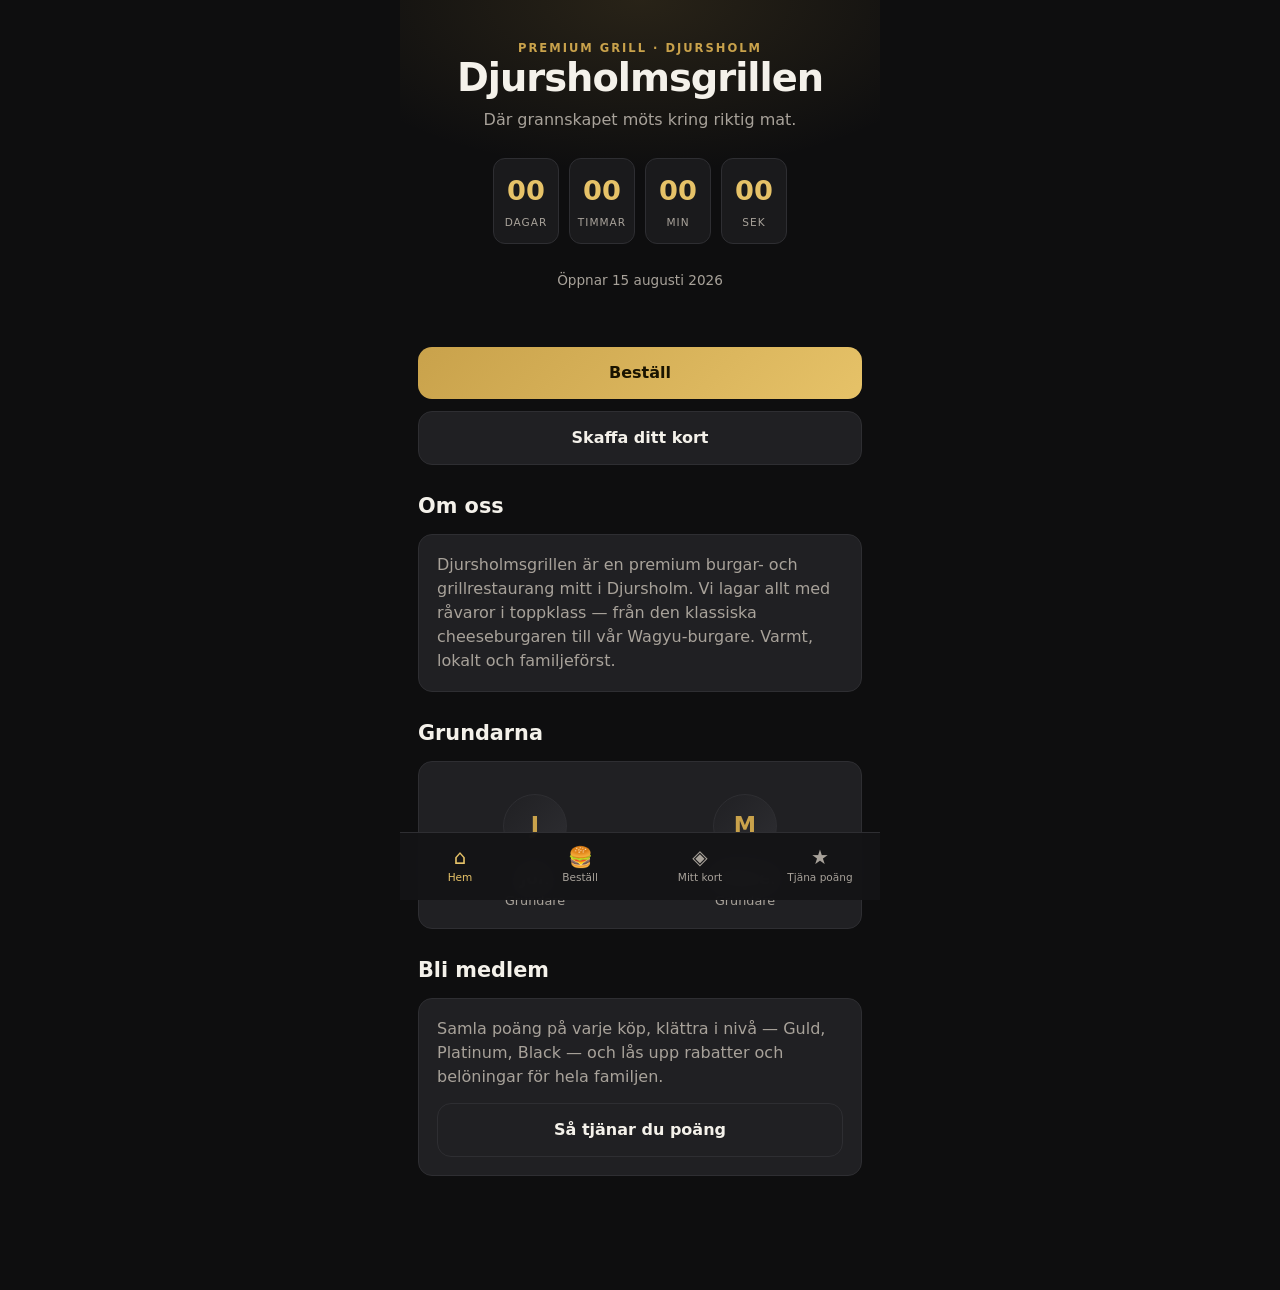
==== index.html @ a013df87 "Scaffold app: home page with countdown, bottom nav, base styles, stub pages" ====
<!DOCTYPE html>
<html lang="sv">
<head>
  <meta charset="UTF-8" />
  <meta name="viewport" content="width=device-width, initial-scale=1.0, viewport-fit=cover" />
  <meta name="theme-color" content="#0e0e0f" />
  <title>Djursholmsgrillen</title>
  <link rel="stylesheet" href="css/styles.css" />
</head>
<body>

  <header class="hero">
    <div class="eyebrow">Premium grill &middot; Djursholm</div>
    <div class="logo-mark">Djursholms&shy;grillen</div>
    <p class="tagline">Där grannskapet möts kring riktig mat.</p>

    <div class="countdown" id="countdown"></div>
    <p class="muted" style="font-size:0.85rem;">Öppnar 15 augusti 2026</p>
  </header>

  <main class="page">

    <div class="cta-stack">
      <a href="bestall.html" class="btn btn-primary">Beställ</a>
      <a href="mitt-kort.html" class="btn btn-secondary">Skaffa ditt kort</a>
    </div>

    <section class="section">
      <h2>Om oss</h2>
      <div class="card">
        <p class="muted">
          Djursholmsgrillen är en premium burgar- och grillrestaurang mitt i
          Djursholm. Vi lagar allt med råvaror i toppklass &mdash; från den
          klassiska cheeseburgaren till vår Wagyu-burgare. Varmt, lokalt och
          familjeförst.
        </p>
      </div>
    </section>

    <section class="section">
      <h2>Grundarna</h2>
      <div class="card">
        <div class="founders">
          <div class="founder">
            <div class="avatar">J</div>
            <h3>Jon</h3>
            <p class="muted" style="font-size:0.8rem;">Grundare</p>
          </div>
          <div class="founder">
            <div class="avatar">M</div>
            <h3>Mikael</h3>
            <p class="muted" style="font-size:0.8rem;">Grundare</p>
          </div>
        </div>
      </div>
    </section>

    <section class="section">
      <h2>Bli medlem</h2>
      <div class="card">
        <p class="muted" style="margin-bottom:14px;">
          Samla poäng på varje köp, klättra i nivå &mdash; Guld, Platinum, Black
          &mdash; och lås upp rabatter och belöningar för hela familjen.
        </p>
        <a href="tjana-poang.html" class="btn btn-secondary">Så tjänar du poäng</a>
      </div>
    </section>

  </main>

  <script src="js/app.js"></script>
</body>
</html>
---- css/styles.css ----
/* Djursholmsgrillen — base styles (mobile-first) */

:root {
  --bg: #0e0e0f;
  --bg-elevated: #1a1a1c;
  --surface: #202023;
  --border: #2e2e32;
  --text: #f4f1ea;
  --text-muted: #a8a29a;
  --gold: #c9a24b;
  --gold-bright: #e6c268;
  --platinum: #cfd3d8;
  --black-tier: #1c1c1e;
  --accent: #d64545;
  --radius: 14px;
  --nav-height: 68px;
  --max-width: 480px;
  --font: "Segoe UI", system-ui, -apple-system, Roboto, Helvetica, Arial, sans-serif;
}

* { box-sizing: border-box; margin: 0; padding: 0; }

html, body {
  background: var(--bg);
  color: var(--text);
  font-family: var(--font);
  line-height: 1.5;
  -webkit-font-smoothing: antialiased;
}

body {
  max-width: var(--max-width);
  margin: 0 auto;
  padding-bottom: var(--nav-height);
  min-height: 100vh;
  position: relative;
}

a { color: inherit; text-decoration: none; }

.page { padding: 20px 18px 32px; }

/* ---------- Typography ---------- */
h1 { font-size: 1.9rem; font-weight: 700; letter-spacing: -0.5px; }
h2 { font-size: 1.3rem; font-weight: 600; margin-bottom: 12px; }
h3 { font-size: 1.05rem; font-weight: 600; }
.muted { color: var(--text-muted); }
.eyebrow {
  text-transform: uppercase;
  letter-spacing: 2px;
  font-size: 0.72rem;
  color: var(--gold);
  font-weight: 600;
}

/* ---------- Buttons ---------- */
.btn {
  display: inline-flex;
  align-items: center;
  justify-content: center;
  gap: 8px;
  padding: 14px 20px;
  border-radius: var(--radius);
  font-size: 1rem;
  font-weight: 600;
  border: none;
  cursor: pointer;
  width: 100%;
  transition: transform 0.08s ease, filter 0.15s ease;
}
.btn:active { transform: scale(0.98); }
.btn-primary { background: linear-gradient(135deg, var(--gold), var(--gold-bright)); color: #1a1400; }
.btn-secondary { background: var(--surface); color: var(--text); border: 1px solid var(--border); }
.btn:hover { filter: brightness(1.05); }

/* ---------- Cards ---------- */
.card {
  background: var(--surface);
  border: 1px solid var(--border);
  border-radius: var(--radius);
  padding: 18px;
  margin-bottom: 14px;
}

/* ---------- Hero ---------- */
.hero {
  text-align: center;
  padding: 40px 18px 28px;
  background:
    radial-gradient(120% 90% at 50% 0%, rgba(201,162,75,0.14), transparent 60%),
    var(--bg);
}
.hero .logo-mark {
  font-size: 2.4rem;
  font-weight: 800;
  letter-spacing: -1px;
  line-height: 1.1;
}
.hero .tagline { color: var(--text-muted); margin-top: 8px; font-size: 1rem; }

/* ---------- Countdown ---------- */
.countdown {
  display: flex;
  justify-content: center;
  gap: 10px;
  margin: 26px 0;
}
.countdown .unit {
  background: var(--bg-elevated);
  border: 1px solid var(--border);
  border-radius: 12px;
  padding: 12px 6px;
  min-width: 66px;
  text-align: center;
}
.countdown .num {
  font-size: 1.7rem;
  font-weight: 700;
  color: var(--gold-bright);
  font-variant-numeric: tabular-nums;
}
.countdown .label {
  font-size: 0.66rem;
  text-transform: uppercase;
  letter-spacing: 1px;
  color: var(--text-muted);
  margin-top: 4px;
}

.cta-stack { display: flex; flex-direction: column; gap: 12px; margin-top: 8px; }

/* ---------- Founders ---------- */
.founders { display: flex; gap: 14px; margin-top: 14px; }
.founder { flex: 1; text-align: center; }
.founder .avatar {
  width: 64px; height: 64px;
  border-radius: 50%;
  margin: 0 auto 8px;
  background: linear-gradient(135deg, var(--surface), var(--border));
  display: flex; align-items: center; justify-content: center;
  font-size: 1.4rem; font-weight: 700; color: var(--gold);
  border: 1px solid var(--border);
}

/* ---------- Bottom nav ---------- */
.bottom-nav {
  position: fixed;
  bottom: 0; left: 50%;
  transform: translateX(-50%);
  width: 100%;
  max-width: var(--max-width);
  height: var(--nav-height);
  background: rgba(20,20,22,0.96);
  backdrop-filter: blur(12px);
  border-top: 1px solid var(--border);
  display: flex;
  justify-content: space-around;
  align-items: center;
  z-index: 100;
}
.bottom-nav a {
  display: flex;
  flex-direction: column;
  align-items: center;
  gap: 3px;
  font-size: 0.66rem;
  color: var(--text-muted);
  flex: 1;
  padding: 6px 0;
}
.bottom-nav a .icon { font-size: 1.25rem; line-height: 1; }
.bottom-nav a.active { color: var(--gold-bright); }

/* ---------- Section spacing ---------- */
.section { margin-top: 26px; }
.divider { height: 1px; background: var(--border); margin: 24px 0; border: none; }

/* ---------- Coming soon stub ---------- */
.stub {
  text-align: center;
  padding: 60px 20px;
  color: var(--text-muted);
}
.stub .big { font-size: 2.4rem; margin-bottom: 12px; }
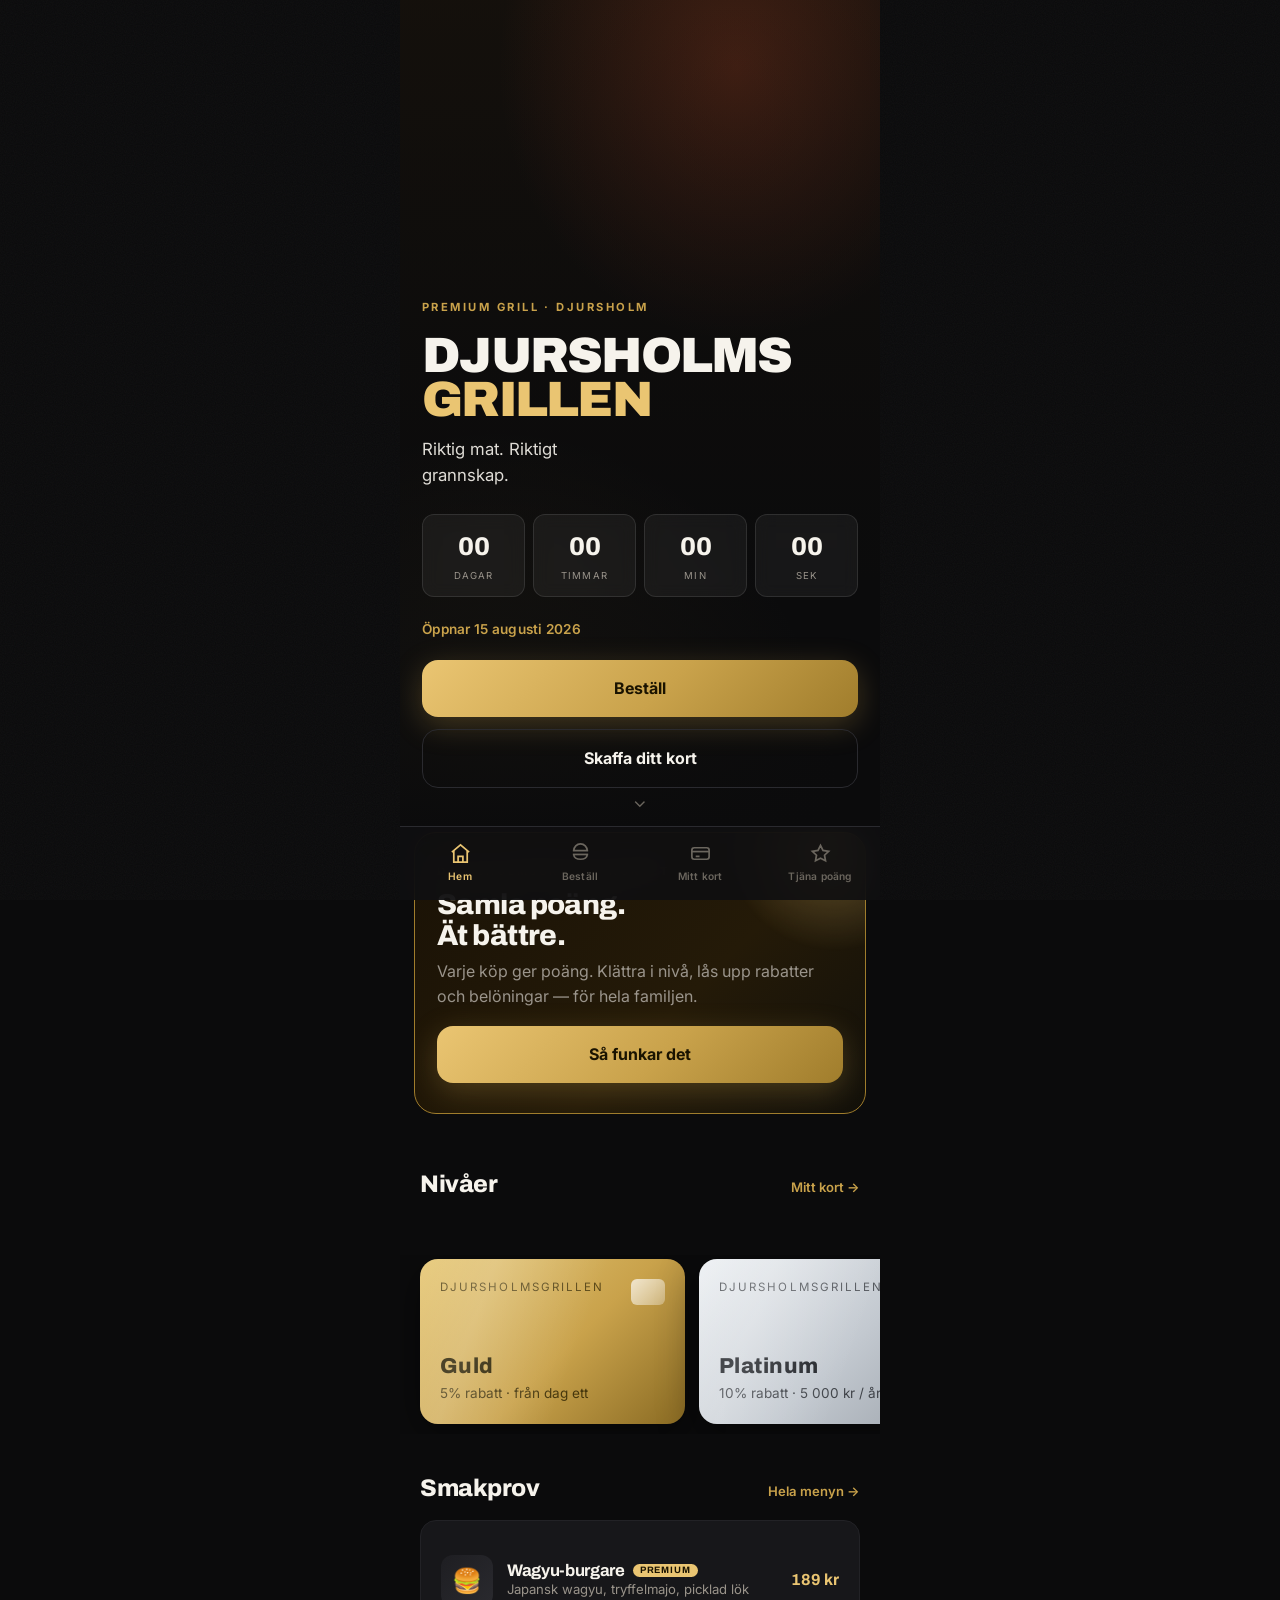
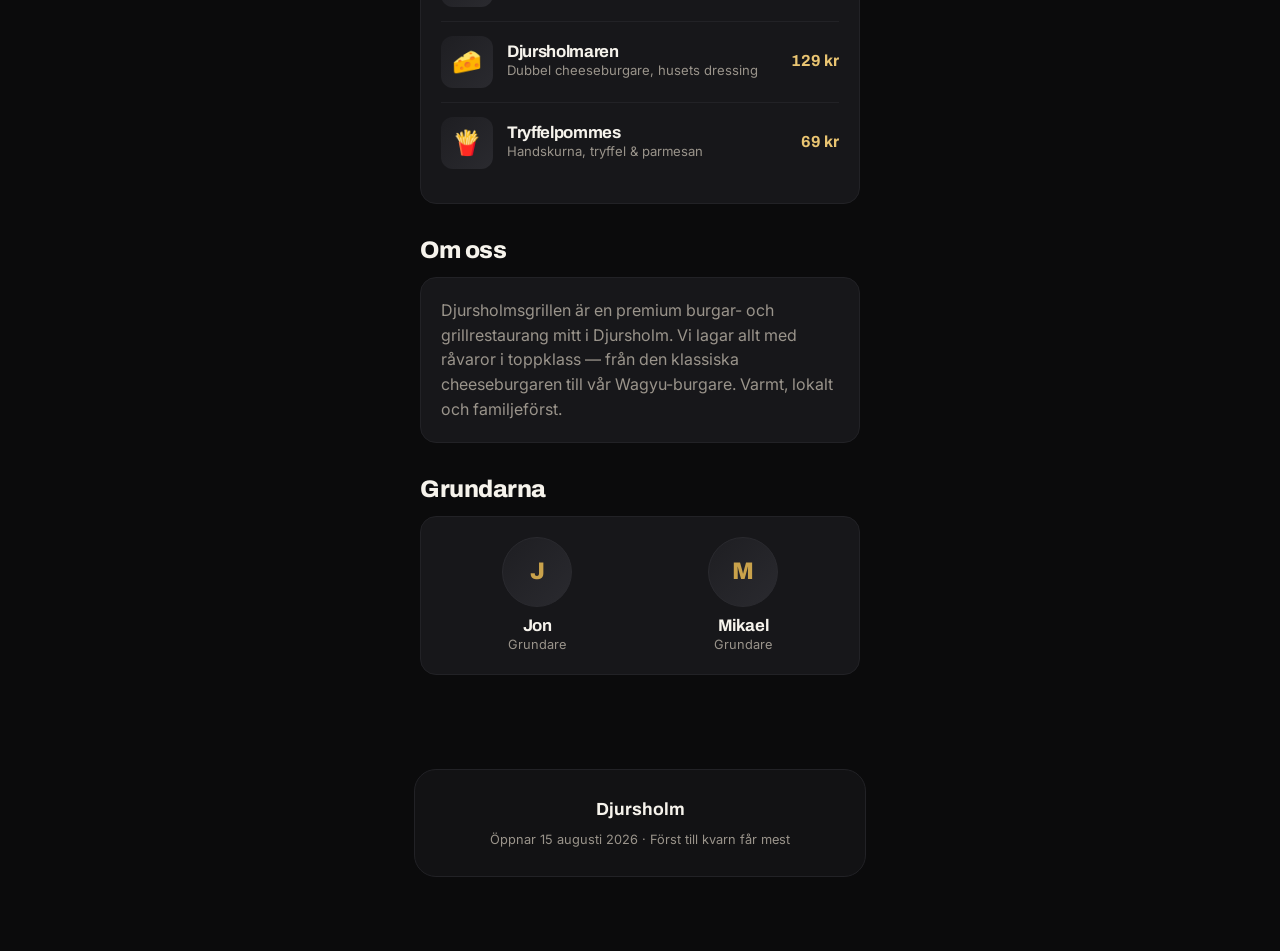
==== commit c7e371cc: "Redesign home to 10/10: premium type, full-bleed hero, loyalty band, tier cards, scroll motion" ====
--- a/index.html
+++ b/index.html
@@ -3,41 +3,135 @@
 <head>
   <meta charset="UTF-8" />
   <meta name="viewport" content="width=device-width, initial-scale=1.0, viewport-fit=cover" />
-  <meta name="theme-color" content="#0e0e0f" />
+  <meta name="theme-color" content="#0b0b0c" />
   <title>Djursholmsgrillen</title>
+  <link rel="preconnect" href="https://fonts.googleapis.com" />
+  <link rel="preconnect" href="https://fonts.gstatic.com" crossorigin />
   <link rel="stylesheet" href="css/styles.css" />
 </head>
 <body>
 
+  <!-- ============ HERO ============ -->
   <header class="hero">
-    <div class="eyebrow">Premium grill &middot; Djursholm</div>
-    <div class="logo-mark">Djursholms&shy;grillen</div>
-    <p class="tagline">Där grannskapet möts kring riktig mat.</p>
+    <div class="hero-eyebrow eyebrow">Premium grill · Djursholm</div>
+    <h1 class="wordmark">
+      Djursholms<span class="line-2">grillen</span>
+    </h1>
+    <p class="tagline">Riktig mat. Riktigt grannskap.</p>
 
     <div class="countdown" id="countdown"></div>
-    <p class="muted" style="font-size:0.85rem;">Öppnar 15 augusti 2026</p>
+    <div class="opening-line">Öppnar 15 augusti 2026</div>
+
+    <div class="cta-stack">
+      <a href="bestall.html" class="btn btn-primary">Beställ</a>
+      <a href="mitt-kort.html" class="btn btn-ghost">Skaffa ditt kort</a>
+    </div>
+
+    <div class="scroll-cue">⌄</div>
   </header>
+
+  <!-- ============ LOYALTY BAND ============ -->
+  <section class="band reveal">
+    <div class="eyebrow">Djursholmsgrillen-kortet</div>
+    <h2>Samla poäng.<br />Ät bättre.</h2>
+    <p>Varje köp ger poäng. Klättra i nivå, lås upp rabatter och belöningar — för hela familjen.</p>
+    <a href="tjana-poang.html" class="btn btn-primary">Så funkar det</a>
+  </section>
 
   <main class="page">
 
-    <div class="cta-stack">
-      <a href="bestall.html" class="btn btn-primary">Beställ</a>
-      <a href="mitt-kort.html" class="btn btn-secondary">Skaffa ditt kort</a>
+    <!-- ============ TIER CARDS ============ -->
+    <section class="section reveal">
+      <div class="section-head">
+        <h2>Nivåer</h2>
+        <a href="mitt-kort.html">Mitt kort →</a>
+      </div>
+    </section>
+  </main>
+
+  <div class="tier-scroll reveal">
+    <div class="tier-card guld">
+      <div style="display:flex;justify-content:space-between;align-items:flex-start;">
+        <div class="tier-brand">Djursholmsgrillen</div>
+        <div class="chip"></div>
+      </div>
+      <div>
+        <div class="tier-name">Guld</div>
+        <div class="tier-disc">5% rabatt · från dag ett</div>
+      </div>
     </div>
+    <div class="tier-card platinum">
+      <div style="display:flex;justify-content:space-between;align-items:flex-start;">
+        <div class="tier-brand">Djursholmsgrillen</div>
+        <div class="chip"></div>
+      </div>
+      <div>
+        <div class="tier-name">Platinum</div>
+        <div class="tier-disc">10% rabatt · 5 000 kr / år</div>
+      </div>
+    </div>
+    <div class="tier-card black">
+      <div style="display:flex;justify-content:space-between;align-items:flex-start;">
+        <div class="tier-brand">Djursholmsgrillen</div>
+        <div class="chip"></div>
+      </div>
+      <div>
+        <div class="tier-name">Black</div>
+        <div class="tier-disc">15% rabatt · 10 000 kr / år</div>
+      </div>
+    </div>
+  </div>
 
-    <section class="section">
+  <main class="page" style="padding-top:8px;">
+
+    <!-- ============ MENU TEASER ============ -->
+    <section class="section reveal">
+      <div class="section-head">
+        <h2>Smakprov</h2>
+        <a href="bestall.html">Hela menyn →</a>
+      </div>
+      <div class="card">
+        <div class="menu-item">
+          <div class="thumb">🍔</div>
+          <div class="info">
+            <h3>Wagyu-burgare <span class="tag-premium">Premium</span></h3>
+            <p>Japansk wagyu, tryffelmajo, picklad lök</p>
+          </div>
+          <div class="price">189 kr</div>
+        </div>
+        <div class="menu-item">
+          <div class="thumb">🧀</div>
+          <div class="info">
+            <h3>Djursholmaren</h3>
+            <p>Dubbel cheeseburgare, husets dressing</p>
+          </div>
+          <div class="price">129 kr</div>
+        </div>
+        <div class="menu-item">
+          <div class="thumb">🍟</div>
+          <div class="info">
+            <h3>Tryffelpommes</h3>
+            <p>Handskurna, tryffel &amp; parmesan</p>
+          </div>
+          <div class="price">69 kr</div>
+        </div>
+      </div>
+    </section>
+
+    <!-- ============ ABOUT ============ -->
+    <section class="section reveal">
       <h2>Om oss</h2>
       <div class="card">
         <p class="muted">
           Djursholmsgrillen är en premium burgar- och grillrestaurang mitt i
-          Djursholm. Vi lagar allt med råvaror i toppklass &mdash; från den
-          klassiska cheeseburgaren till vår Wagyu-burgare. Varmt, lokalt och
-          familjeförst.
+          Djursholm. Vi lagar allt med råvaror i toppklass — från den klassiska
+          cheeseburgaren till vår Wagyu-burgare. Varmt, lokalt och familjeförst.
         </p>
       </div>
     </section>
 
-    <section class="section">
+    <!-- ============ FOUNDERS ============ -->
+    <section class="section reveal">
       <h2>Grundarna</h2>
       <div class="card">
         <div class="founders">
@@ -55,18 +149,13 @@
       </div>
     </section>
 
-    <section class="section">
-      <h2>Bli medlem</h2>
-      <div class="card">
-        <p class="muted" style="margin-bottom:14px;">
-          Samla poäng på varje köp, klättra i nivå &mdash; Guld, Platinum, Black
-          &mdash; och lås upp rabatter och belöningar för hela familjen.
-        </p>
-        <a href="tjana-poang.html" class="btn btn-secondary">Så tjänar du poäng</a>
-      </div>
-    </section>
+  </main>
 
-  </main>
+  <!-- ============ FOOTER ============ -->
+  <footer class="site-footer reveal">
+    <div class="loc">Djursholm</div>
+    <div class="small">Öppnar 15 augusti 2026 · Först till kvarn får mest</div>
+  </footer>
 
   <script src="js/app.js"></script>
 </body>
--- a/css/styles.css
+++ b/css/styles.css
@@ -1,56 +1,94 @@
-/* Djursholmsgrillen — base styles (mobile-first) */
+/* ============================================================
+   Djursholmsgrillen — Design System (mobile-first)
+   ============================================================ */
+
+@import url("https://fonts.googleapis.com/css2?family=Archivo:wght@600;700;800;900&family=Inter:wght@400;500;600;700&display=swap");
 
 :root {
-  --bg: #0e0e0f;
-  --bg-elevated: #1a1a1c;
-  --surface: #202023;
-  --border: #2e2e32;
-  --text: #f4f1ea;
-  --text-muted: #a8a29a;
+  /* Palette */
+  --bg: #0b0b0c;
+  --bg-2: #121214;
+  --surface: #17171a;
+  --surface-2: #1e1e22;
+  --border: #2a2a2f;
+  --border-soft: #222226;
+  --text: #f6f3ec;
+  --text-muted: #9a948b;
+  --text-dim: #6b665e;
+
   --gold: #c9a24b;
-  --gold-bright: #e6c268;
-  --platinum: #cfd3d8;
-  --black-tier: #1c1c1e;
-  --accent: #d64545;
-  --radius: 14px;
-  --nav-height: 68px;
+  --gold-bright: #eac572;
+  --gold-deep: #a07d2c;
+  --platinum: #d7dbe0;
+  --ember: #d9542b;
+
+  /* Shape */
+  --radius: 16px;
+  --radius-lg: 22px;
+  --radius-sm: 10px;
+  --nav-height: 74px;
   --max-width: 480px;
-  --font: "Segoe UI", system-ui, -apple-system, Roboto, Helvetica, Arial, sans-serif;
+
+  /* Type */
+  --display: "Archivo", "Segoe UI", system-ui, sans-serif;
+  --body: "Inter", "Segoe UI", system-ui, sans-serif;
+
+  /* Motion */
+  --ease: cubic-bezier(0.22, 1, 0.36, 1);
+
+  /* Shadow */
+  --shadow: 0 10px 40px rgba(0, 0, 0, 0.45);
+  --shadow-gold: 0 8px 30px rgba(201, 162, 75, 0.28);
 }
 
 * { box-sizing: border-box; margin: 0; padding: 0; }
 
-html, body {
+html { scroll-behavior: smooth; }
+
+body {
   background: var(--bg);
   color: var(--text);
-  font-family: var(--font);
-  line-height: 1.5;
+  font-family: var(--body);
+  line-height: 1.55;
   -webkit-font-smoothing: antialiased;
-}
-
-body {
+  text-rendering: optimizeLegibility;
   max-width: var(--max-width);
   margin: 0 auto;
   padding-bottom: var(--nav-height);
   min-height: 100vh;
   position: relative;
+  overflow-x: hidden;
+}
+
+/* subtle film grain over everything */
+body::after {
+  content: "";
+  position: fixed;
+  inset: 0;
+  pointer-events: none;
+  z-index: 1;
+  opacity: 0.04;
+  background-image: url("data:image/svg+xml,%3Csvg xmlns='http://www.w3.org/2000/svg' width='120' height='120'%3E%3Cfilter id='n'%3E%3CfeTurbulence type='fractalNoise' baseFrequency='0.9' numOctaves='2'/%3E%3C/filter%3E%3Crect width='100%25' height='100%25' filter='url(%23n)'/%3E%3C/svg%3E");
 }
 
 a { color: inherit; text-decoration: none; }
 
-.page { padding: 20px 18px 32px; }
+.page { padding: 24px 20px 40px; position: relative; z-index: 2; }
 
 /* ---------- Typography ---------- */
-h1 { font-size: 1.9rem; font-weight: 700; letter-spacing: -0.5px; }
-h2 { font-size: 1.3rem; font-weight: 600; margin-bottom: 12px; }
-h3 { font-size: 1.05rem; font-weight: 600; }
+h1, h2, h3 { font-family: var(--display); letter-spacing: -0.02em; line-height: 1.05; }
+h1 { font-size: 2.1rem; font-weight: 800; }
+h2 { font-size: 1.5rem; font-weight: 800; margin-bottom: 14px; }
+h3 { font-size: 1.05rem; font-weight: 700; }
+p { color: var(--text); }
 .muted { color: var(--text-muted); }
 .eyebrow {
+  font-family: var(--body);
   text-transform: uppercase;
-  letter-spacing: 2px;
-  font-size: 0.72rem;
+  letter-spacing: 0.22em;
+  font-size: 0.7rem;
   color: var(--gold);
-  font-weight: 600;
+  font-weight: 700;
 }
 
 /* ---------- Buttons ---------- */
@@ -58,91 +96,296 @@
   display: inline-flex;
   align-items: center;
   justify-content: center;
-  gap: 8px;
-  padding: 14px 20px;
+  gap: 10px;
+  padding: 16px 22px;
   border-radius: var(--radius);
+  font-family: var(--body);
   font-size: 1rem;
-  font-weight: 600;
+  font-weight: 700;
   border: none;
   cursor: pointer;
   width: 100%;
-  transition: transform 0.08s ease, filter 0.15s ease;
-}
-.btn:active { transform: scale(0.98); }
-.btn-primary { background: linear-gradient(135deg, var(--gold), var(--gold-bright)); color: #1a1400; }
-.btn-secondary { background: var(--surface); color: var(--text); border: 1px solid var(--border); }
-.btn:hover { filter: brightness(1.05); }
+  transition: transform 0.12s var(--ease), box-shadow 0.2s var(--ease), filter 0.2s;
+}
+.btn:active { transform: scale(0.97); }
+.btn-primary {
+  background: linear-gradient(135deg, var(--gold-bright), var(--gold) 55%, var(--gold-deep));
+  color: #1a1300;
+  box-shadow: var(--shadow-gold);
+}
+.btn-secondary {
+  background: var(--surface-2);
+  color: var(--text);
+  border: 1px solid var(--border);
+}
+.btn-ghost { background: transparent; border: 1px solid var(--border); color: var(--text); }
 
 /* ---------- Cards ---------- */
 .card {
   background: var(--surface);
-  border: 1px solid var(--border);
+  border: 1px solid var(--border-soft);
   border-radius: var(--radius);
-  padding: 18px;
+  padding: 20px;
   margin-bottom: 14px;
 }
 
-/* ---------- Hero ---------- */
+/* ============================================================
+   HERO — full-bleed, layered
+   ============================================================ */
 .hero {
+  position: relative;
+  z-index: 2;
+  min-height: 92vh;
+  display: flex;
+  flex-direction: column;
+  justify-content: flex-end;
+  padding: 0 22px 40px;
+  overflow: hidden;
+  isolation: isolate;
+}
+/* layered background: swap --hero-img with a real photo after the shoot */
+.hero::before {
+  content: "";
+  position: absolute;
+  inset: 0;
+  z-index: -2;
+  background:
+    radial-gradient(90% 60% at 70% 8%, rgba(217, 84, 43, 0.28), transparent 55%),
+    radial-gradient(120% 80% at 20% 100%, rgba(201, 162, 75, 0.22), transparent 60%),
+    linear-gradient(180deg, #16110c 0%, #0b0b0c 70%);
+  background-image: var(--hero-img, none),
+    radial-gradient(90% 60% at 70% 8%, rgba(217, 84, 43, 0.28), transparent 55%),
+    radial-gradient(120% 80% at 20% 100%, rgba(201, 162, 75, 0.22), transparent 60%),
+    linear-gradient(180deg, #16110c 0%, #0b0b0c 70%);
+  background-size: cover;
+  background-position: center;
+}
+/* darkening scrim so text always reads */
+.hero::after {
+  content: "";
+  position: absolute;
+  inset: 0;
+  z-index: -1;
+  background: linear-gradient(180deg, rgba(11,11,12,0.15) 0%, rgba(11,11,12,0.55) 60%, var(--bg) 100%);
+}
+.hero .hero-eyebrow { margin-bottom: 16px; }
+.hero .wordmark {
+  font-family: var(--display);
+  font-weight: 900;
+  font-size: clamp(2.3rem, 12.5vw, 3.1rem);
+  line-height: 0.9;
+  letter-spacing: -0.035em;
+  text-transform: uppercase;
+}
+.hero .wordmark .line-2 { color: var(--gold-bright); display: block; }
+.hero .tagline {
+  color: var(--text);
+  opacity: 0.9;
+  margin-top: 14px;
+  font-size: 1.05rem;
+  max-width: 20ch;
+}
+
+/* countdown pinned in hero */
+.countdown {
+  display: flex;
+  gap: 8px;
+  margin: 26px 0 22px;
+}
+.countdown .unit {
+  background: rgba(255,255,255,0.05);
+  border: 1px solid rgba(255,255,255,0.1);
+  backdrop-filter: blur(8px);
+  border-radius: 12px;
+  padding: 12px 4px;
+  flex: 1;
   text-align: center;
-  padding: 40px 18px 28px;
-  background:
-    radial-gradient(120% 90% at 50% 0%, rgba(201,162,75,0.14), transparent 60%),
-    var(--bg);
-}
-.hero .logo-mark {
-  font-size: 2.4rem;
+}
+.countdown .num {
+  font-family: var(--display);
+  font-size: 1.6rem;
   font-weight: 800;
-  letter-spacing: -1px;
-  line-height: 1.1;
-}
-.hero .tagline { color: var(--text-muted); margin-top: 8px; font-size: 1rem; }
-
-/* ---------- Countdown ---------- */
-.countdown {
-  display: flex;
-  justify-content: center;
-  gap: 10px;
-  margin: 26px 0;
-}
-.countdown .unit {
-  background: var(--bg-elevated);
-  border: 1px solid var(--border);
-  border-radius: 12px;
-  padding: 12px 6px;
-  min-width: 66px;
-  text-align: center;
-}
-.countdown .num {
-  font-size: 1.7rem;
-  font-weight: 700;
-  color: var(--gold-bright);
+  color: var(--text);
   font-variant-numeric: tabular-nums;
 }
 .countdown .label {
-  font-size: 0.66rem;
+  font-size: 0.6rem;
   text-transform: uppercase;
-  letter-spacing: 1px;
+  letter-spacing: 0.12em;
   color: var(--text-muted);
-  margin-top: 4px;
-}
-
-.cta-stack { display: flex; flex-direction: column; gap: 12px; margin-top: 8px; }
+  margin-top: 3px;
+}
+.opening-line { font-size: 0.85rem; color: var(--gold); font-weight: 600; letter-spacing: 0.02em; }
+
+.cta-stack { display: flex; flex-direction: column; gap: 12px; margin-top: 20px; }
+
+/* scroll cue */
+.scroll-cue {
+  position: absolute;
+  bottom: 14px; left: 50%;
+  transform: translateX(-50%);
+  color: var(--text-dim);
+  font-size: 1.1rem;
+  animation: bob 1.8s var(--ease) infinite;
+}
+@keyframes bob { 0%,100%{transform:translate(-50%,0)} 50%{transform:translate(-50%,6px)} }
+
+/* ============================================================
+   LOYALTY BAND — Joe & The Juice style
+   ============================================================ */
+.band {
+  position: relative;
+  z-index: 2;
+  margin: 4px 14px 0;
+  padding: 30px 22px;
+  border-radius: var(--radius-lg);
+  background: linear-gradient(135deg, #1a1206, #241a08 60%, #12100a);
+  border: 1px solid var(--gold-deep);
+  overflow: hidden;
+}
+.band::before {
+  content: "";
+  position: absolute;
+  top: -40%; right: -20%;
+  width: 240px; height: 240px;
+  background: radial-gradient(circle, rgba(234,197,114,0.35), transparent 65%);
+}
+.band .eyebrow { margin-bottom: 10px; }
+.band h2 { font-size: 1.8rem; margin-bottom: 8px; }
+.band p { color: var(--text-muted); margin-bottom: 18px; }
+
+/* ============================================================
+   TIER CARDS — horizontal scroll, the "flash" object
+   ============================================================ */
+.tier-scroll {
+  display: flex;
+  gap: 14px;
+  overflow-x: auto;
+  padding: 4px 20px 10px;
+  scroll-snap-type: x mandatory;
+  -ms-overflow-style: none;
+  scrollbar-width: none;
+}
+.tier-scroll::-webkit-scrollbar { display: none; }
+.tier-card {
+  scroll-snap-align: center;
+  min-width: 265px;
+  height: 165px;
+  border-radius: 18px;
+  padding: 20px;
+  display: flex;
+  flex-direction: column;
+  justify-content: space-between;
+  position: relative;
+  overflow: hidden;
+  box-shadow: var(--shadow);
+}
+.tier-card .tier-name {
+  font-family: var(--display);
+  font-weight: 800;
+  font-size: 1.35rem;
+  letter-spacing: 0.02em;
+}
+.tier-card .tier-disc { font-size: 0.85rem; opacity: 0.8; }
+.tier-card .tier-brand {
+  font-size: 0.72rem;
+  text-transform: uppercase;
+  letter-spacing: 0.18em;
+  opacity: 0.7;
+}
+.tier-card .chip {
+  width: 34px; height: 26px; border-radius: 6px;
+  background: linear-gradient(135deg, rgba(255,255,255,0.85), rgba(255,255,255,0.35));
+  opacity: 0.85;
+}
+.tier-card.guld {
+  background: linear-gradient(135deg, #e7c979, #c9a24b 55%, #8a6b23);
+  color: #2a2000;
+}
+.tier-card.platinum {
+  background: linear-gradient(135deg, #eef1f4, #c3c9d0 55%, #9aa1a9);
+  color: #23262b;
+}
+.tier-card.black {
+  background: linear-gradient(135deg, #2a2a2e, #131315 60%, #050505);
+  color: #f2eee5;
+  border: 1px solid #3a3a40;
+}
+.tier-card.black .tier-name { color: var(--gold-bright); }
+.tier-card::after {
+  content: "";
+  position: absolute;
+  top: -60%; left: -20%;
+  width: 80%; height: 200%;
+  background: linear-gradient(90deg, transparent, rgba(255,255,255,0.18), transparent);
+  transform: rotate(20deg);
+}
+
+/* ============================================================
+   MENU TEASER
+   ============================================================ */
+.menu-item {
+  display: flex;
+  align-items: center;
+  gap: 14px;
+  padding: 14px 0;
+  border-bottom: 1px solid var(--border-soft);
+}
+.menu-item:last-child { border-bottom: none; }
+.menu-item .thumb {
+  width: 52px; height: 52px; border-radius: 12px;
+  background: linear-gradient(135deg, var(--surface-2), var(--border));
+  display: flex; align-items: center; justify-content: center;
+  font-size: 1.5rem; flex-shrink: 0;
+}
+.menu-item .info { flex: 1; min-width: 0; }
+.menu-item .info h3 { display: flex; align-items: center; gap: 8px; }
+.menu-item .info p { font-size: 0.82rem; color: var(--text-muted); }
+.menu-item .price { font-family: var(--display); font-weight: 700; color: var(--gold-bright); white-space: nowrap; }
+.tag-premium {
+  font-size: 0.58rem; font-weight: 700; text-transform: uppercase; letter-spacing: 0.1em;
+  color: #1a1300; background: var(--gold-bright);
+  padding: 2px 7px; border-radius: 20px;
+}
 
 /* ---------- Founders ---------- */
-.founders { display: flex; gap: 14px; margin-top: 14px; }
+.founders { display: flex; gap: 14px; }
 .founder { flex: 1; text-align: center; }
 .founder .avatar {
-  width: 64px; height: 64px;
-  border-radius: 50%;
-  margin: 0 auto 8px;
-  background: linear-gradient(135deg, var(--surface), var(--border));
+  width: 70px; height: 70px; border-radius: 50%;
+  margin: 0 auto 10px;
+  background: linear-gradient(135deg, var(--surface-2), var(--border));
   display: flex; align-items: center; justify-content: center;
-  font-size: 1.4rem; font-weight: 700; color: var(--gold);
+  font-family: var(--display); font-size: 1.5rem; font-weight: 800; color: var(--gold);
   border: 1px solid var(--border);
 }
 
-/* ---------- Bottom nav ---------- */
+/* ---------- Sections ---------- */
+.section { margin-top: 34px; position: relative; z-index: 2; }
+.section-head { display: flex; align-items: baseline; justify-content: space-between; margin-bottom: 4px; }
+.section-head a { font-size: 0.82rem; color: var(--gold); font-weight: 600; }
+.divider { height: 1px; background: var(--border-soft); margin: 30px 0; border: none; }
+
+/* ---------- Footer ---------- */
+.site-footer {
+  position: relative; z-index: 2;
+  margin: 40px 14px 0;
+  padding: 26px 20px;
+  border-radius: var(--radius-lg);
+  background: var(--bg-2);
+  border: 1px solid var(--border-soft);
+  text-align: center;
+}
+.site-footer .loc { font-family: var(--display); font-weight: 700; font-size: 1.1rem; }
+.site-footer .small { font-size: 0.8rem; color: var(--text-muted); margin-top: 6px; }
+
+/* ---------- Scroll reveal ---------- */
+.reveal { opacity: 0; transform: translateY(24px); transition: opacity 0.7s var(--ease), transform 0.7s var(--ease); }
+.reveal.in { opacity: 1; transform: none; }
+
+/* ============================================================
+   BOTTOM NAV
+   ============================================================ */
 .bottom-nav {
   position: fixed;
   bottom: 0; left: 50%;
@@ -150,35 +393,32 @@
   width: 100%;
   max-width: var(--max-width);
   height: var(--nav-height);
-  background: rgba(20,20,22,0.96);
-  backdrop-filter: blur(12px);
+  background: rgba(15,15,17,0.9);
+  backdrop-filter: blur(16px);
   border-top: 1px solid var(--border);
   display: flex;
   justify-content: space-around;
   align-items: center;
+  padding-bottom: env(safe-area-inset-bottom, 0);
   z-index: 100;
 }
 .bottom-nav a {
   display: flex;
   flex-direction: column;
   align-items: center;
-  gap: 3px;
-  font-size: 0.66rem;
-  color: var(--text-muted);
+  gap: 4px;
+  font-size: 0.64rem;
+  font-weight: 600;
+  letter-spacing: 0.02em;
+  color: var(--text-dim);
   flex: 1;
-  padding: 6px 0;
-}
-.bottom-nav a .icon { font-size: 1.25rem; line-height: 1; }
+  padding: 8px 0;
+  transition: color 0.2s var(--ease);
+}
+.bottom-nav a svg { width: 23px; height: 23px; stroke: currentColor; fill: none; stroke-width: 1.8; }
 .bottom-nav a.active { color: var(--gold-bright); }
 
-/* ---------- Section spacing ---------- */
-.section { margin-top: 26px; }
-.divider { height: 1px; background: var(--border); margin: 24px 0; border: none; }
-
-/* ---------- Coming soon stub ---------- */
-.stub {
-  text-align: center;
-  padding: 60px 20px;
-  color: var(--text-muted);
-}
-.stub .big { font-size: 2.4rem; margin-bottom: 12px; }
+/* ---------- Stub pages ---------- */
+.stub { text-align: center; padding: 70px 20px; color: var(--text-muted); position: relative; z-index: 2; }
+.stub .big { font-size: 2.6rem; margin-bottom: 14px; }
+.stub h2 { color: var(--text); }
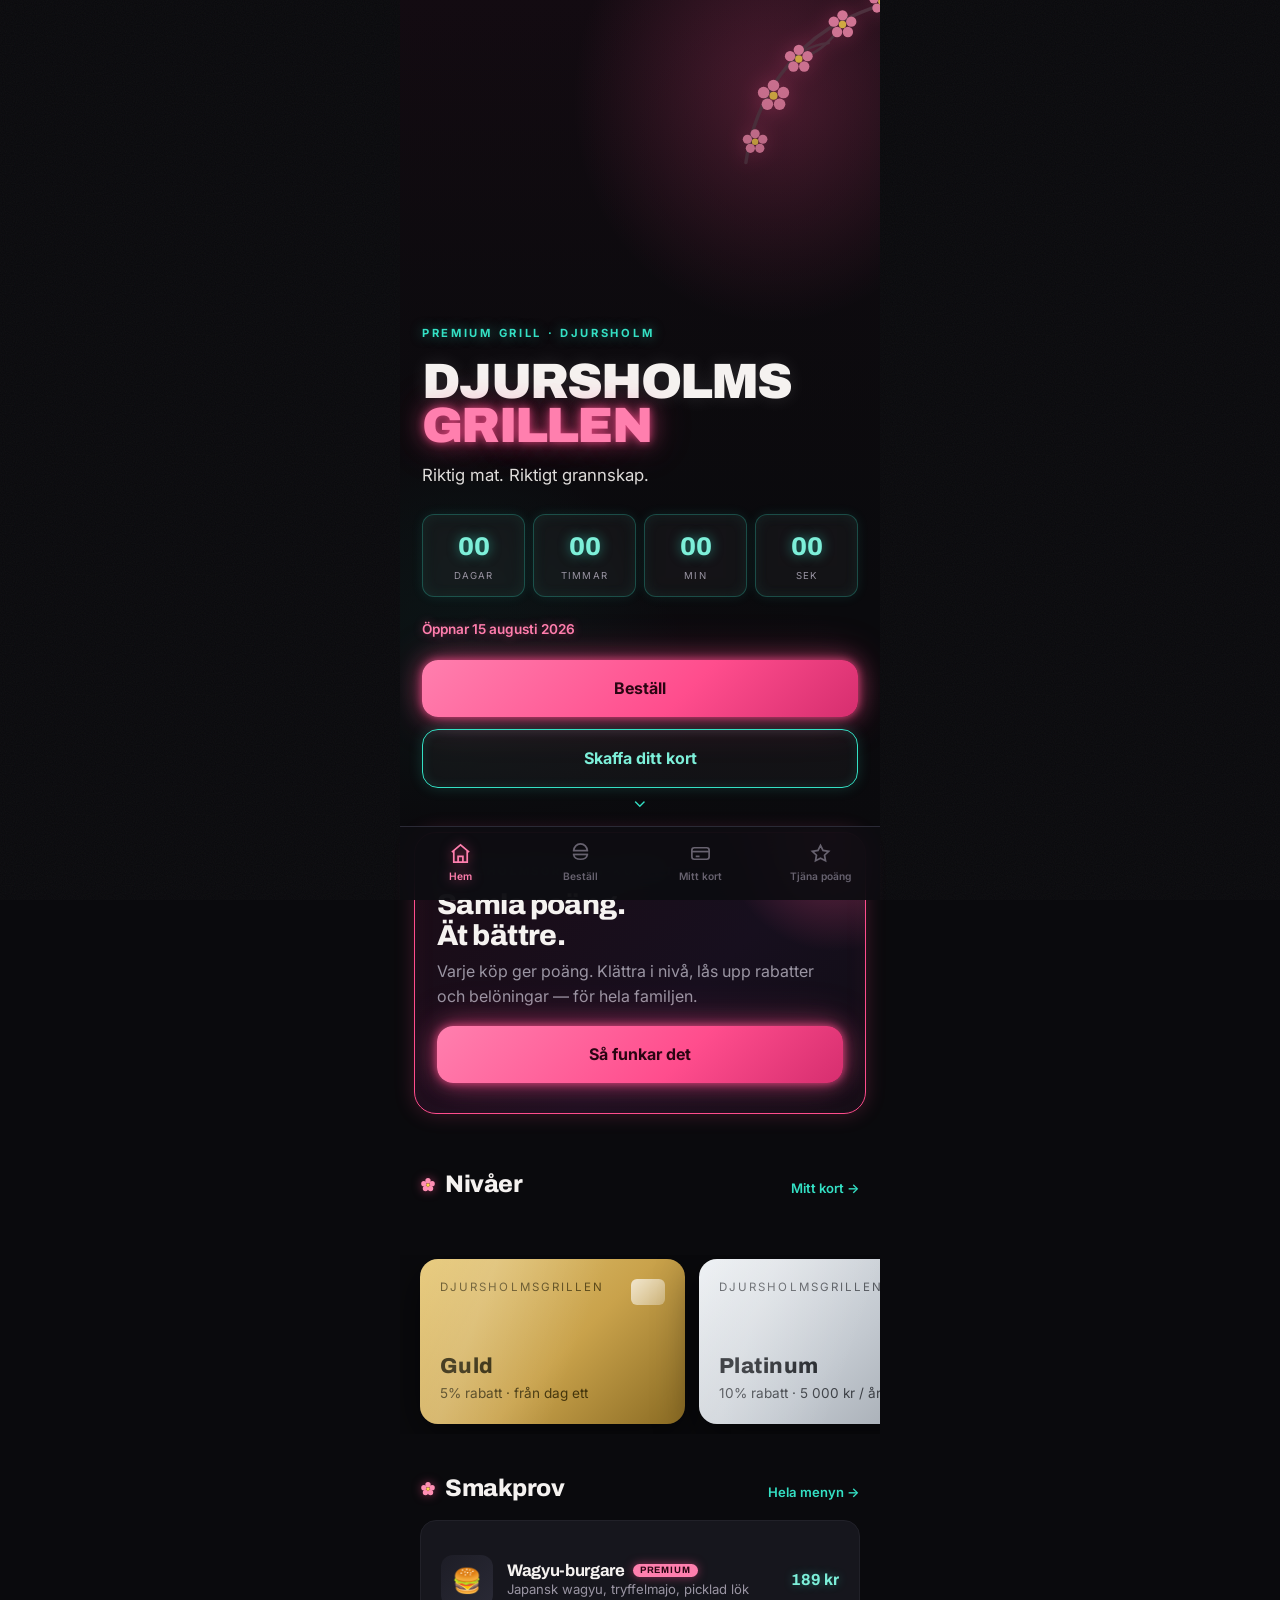
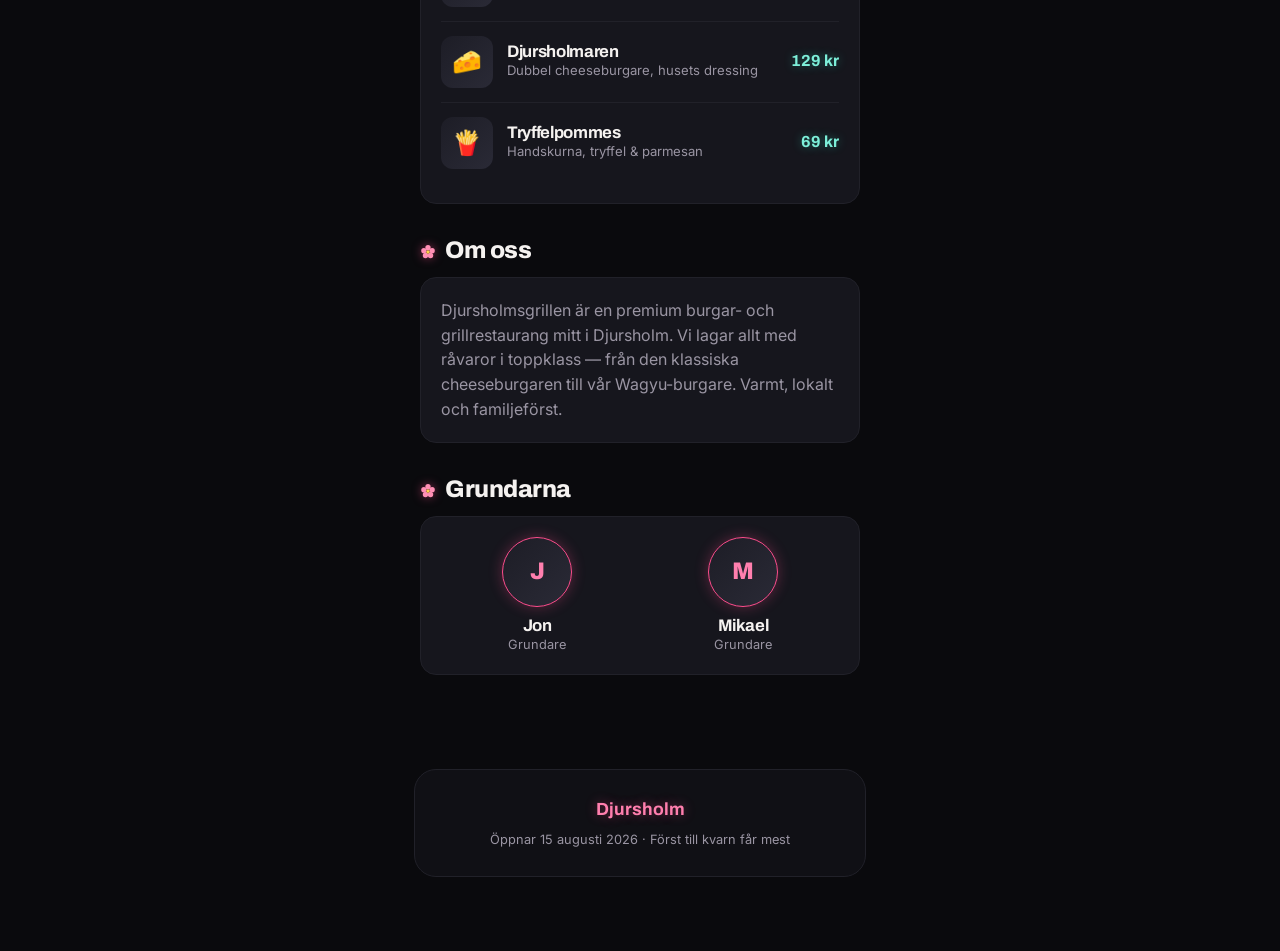
==== commit 40198809: "Re-theme to Japanese izakaya: sakura + neon LED palette, falling petals, blossom accents" ====
--- a/index.html
+++ b/index.html
@@ -11,8 +11,25 @@
 </head>
 <body>
 
+  <!-- falling sakura petals -->
+  <div class="petals" id="petals"></div>
+
   <!-- ============ HERO ============ -->
   <header class="hero">
+    <!-- sakura branch decoration -->
+    <svg class="sakura-branch" viewBox="0 0 200 200" fill="none" xmlns="http://www.w3.org/2000/svg" aria-hidden="true">
+      <path d="M200 8 C150 22 120 40 96 74 C80 96 70 122 66 150" stroke="#5a3a48" stroke-width="3" stroke-linecap="round"/>
+      <path d="M150 30 C140 44 132 52 118 58" stroke="#5a3a48" stroke-width="2.4" stroke-linecap="round"/>
+      <path d="M104 66 C112 54 122 48 138 46" stroke="#5a3a48" stroke-width="2.2" stroke-linecap="round"/>
+      <g fill="#ff8fb4">
+        <g transform="translate(184,10)"><circle r="4" cx="0" cy="-7"/><circle r="4" cx="6.7" cy="-2.2"/><circle r="4" cx="4.1" cy="5.7"/><circle r="4" cx="-4.1" cy="5.7"/><circle r="4" cx="-6.7" cy="-2.2"/><circle r="3" cx="0" cy="0" fill="#ffd24d"/></g>
+        <g transform="translate(150,30)"><circle r="4.5" cx="0" cy="-8"/><circle r="4.5" cx="7.6" cy="-2.5"/><circle r="4.5" cx="4.7" cy="6.5"/><circle r="4.5" cx="-4.7" cy="6.5"/><circle r="4.5" cx="-7.6" cy="-2.5"/><circle r="3.2" cx="0" cy="0" fill="#ffd24d"/></g>
+        <g transform="translate(112,60)"><circle r="4.5" cx="0" cy="-8"/><circle r="4.5" cx="7.6" cy="-2.5"/><circle r="4.5" cx="4.7" cy="6.5"/><circle r="4.5" cx="-4.7" cy="6.5"/><circle r="4.5" cx="-7.6" cy="-2.5"/><circle r="3.2" cx="0" cy="0" fill="#ffd24d"/></g>
+        <g transform="translate(90,92)"><circle r="5" cx="0" cy="-9"/><circle r="5" cx="8.6" cy="-2.8"/><circle r="5" cx="5.3" cy="7.3"/><circle r="5" cx="-5.3" cy="7.3"/><circle r="5" cx="-8.6" cy="-2.8"/><circle r="3.5" cx="0" cy="0" fill="#ffd24d"/></g>
+        <g transform="translate(74,132)"><circle r="4" cx="0" cy="-7"/><circle r="4" cx="6.7" cy="-2.2"/><circle r="4" cx="4.1" cy="5.7"/><circle r="4" cx="-4.1" cy="5.7"/><circle r="4" cx="-6.7" cy="-2.2"/><circle r="2.8" cx="0" cy="0" fill="#ffd24d"/></g>
+      </g>
+    </svg>
+
     <div class="hero-eyebrow eyebrow">Premium grill · Djursholm</div>
     <h1 class="wordmark">
       Djursholms<span class="line-2">grillen</span>
--- a/css/styles.css
+++ b/css/styles.css
@@ -1,26 +1,29 @@
 /* ============================================================
    Djursholmsgrillen — Design System (mobile-first)
+   Theme: Japanese izakaya — sakura + neon LED
    ============================================================ */
 
 @import url("https://fonts.googleapis.com/css2?family=Archivo:wght@600;700;800;900&family=Inter:wght@400;500;600;700&display=swap");
 
 :root {
-  /* Palette */
-  --bg: #0b0b0c;
-  --bg-2: #121214;
-  --surface: #17171a;
-  --surface-2: #1e1e22;
-  --border: #2a2a2f;
-  --border-soft: #222226;
-  --text: #f6f3ec;
-  --text-muted: #9a948b;
-  --text-dim: #6b665e;
-
-  --gold: #c9a24b;
-  --gold-bright: #eac572;
-  --gold-deep: #a07d2c;
-  --platinum: #d7dbe0;
-  --ember: #d9542b;
+  /* Base — deep, warm near-black */
+  --bg: #0a0a0d;
+  --bg-2: #101015;
+  --surface: #16161d;
+  --surface-2: #1d1d26;
+  --border: #2a2a36;
+  --border-soft: #212129;
+  --text: #f5f2f0;
+  --text-muted: #9a95a3;
+  --text-dim: #67626f;
+
+  /* Neon LED accents */
+  --neon-pink: #ff4d8d;
+  --neon-pink-soft: #ff7fae;
+  --neon-jade: #34e0c4;
+  --neon-jade-soft: #7defd9;
+  --blossom: #ffc2d6;
+  --gold: #e7c979;      /* kept only for Guld tier */
 
   /* Shape */
   --radius: 16px;
@@ -36,13 +39,13 @@
   /* Motion */
   --ease: cubic-bezier(0.22, 1, 0.36, 1);
 
-  /* Shadow */
-  --shadow: 0 10px 40px rgba(0, 0, 0, 0.45);
-  --shadow-gold: 0 8px 30px rgba(201, 162, 75, 0.28);
+  /* Glow */
+  --glow-pink: 0 0 8px rgba(255,77,141,0.75), 0 0 22px rgba(255,77,141,0.5), 0 0 44px rgba(255,77,141,0.28);
+  --glow-jade: 0 0 8px rgba(52,224,196,0.7), 0 0 22px rgba(52,224,196,0.45), 0 0 40px rgba(52,224,196,0.25);
+  --shadow: 0 12px 42px rgba(0, 0, 0, 0.5);
 }
 
 * { box-sizing: border-box; margin: 0; padding: 0; }
-
 html { scroll-behavior: smooth; }
 
 body {
@@ -59,20 +62,14 @@
   position: relative;
   overflow-x: hidden;
 }
-
-/* subtle film grain over everything */
 body::after {
   content: "";
-  position: fixed;
-  inset: 0;
-  pointer-events: none;
-  z-index: 1;
-  opacity: 0.04;
+  position: fixed; inset: 0;
+  pointer-events: none; z-index: 1; opacity: 0.045;
   background-image: url("data:image/svg+xml,%3Csvg xmlns='http://www.w3.org/2000/svg' width='120' height='120'%3E%3Cfilter id='n'%3E%3CfeTurbulence type='fractalNoise' baseFrequency='0.9' numOctaves='2'/%3E%3C/filter%3E%3Crect width='100%25' height='100%25' filter='url(%23n)'/%3E%3C/svg%3E");
 }
 
 a { color: inherit; text-decoration: none; }
-
 .page { padding: 24px 20px 40px; position: relative; z-index: 2; }
 
 /* ---------- Typography ---------- */
@@ -80,45 +77,40 @@
 h1 { font-size: 2.1rem; font-weight: 800; }
 h2 { font-size: 1.5rem; font-weight: 800; margin-bottom: 14px; }
 h3 { font-size: 1.05rem; font-weight: 700; }
-p { color: var(--text); }
 .muted { color: var(--text-muted); }
 .eyebrow {
   font-family: var(--body);
   text-transform: uppercase;
-  letter-spacing: 0.22em;
+  letter-spacing: 0.24em;
   font-size: 0.7rem;
-  color: var(--gold);
+  color: var(--neon-jade);
   font-weight: 700;
+  text-shadow: 0 0 12px rgba(52,224,196,0.5);
 }
 
 /* ---------- Buttons ---------- */
 .btn {
-  display: inline-flex;
-  align-items: center;
-  justify-content: center;
-  gap: 10px;
-  padding: 16px 22px;
+  display: inline-flex; align-items: center; justify-content: center;
+  gap: 10px; padding: 16px 22px;
   border-radius: var(--radius);
-  font-family: var(--body);
-  font-size: 1rem;
-  font-weight: 700;
-  border: none;
-  cursor: pointer;
-  width: 100%;
-  transition: transform 0.12s var(--ease), box-shadow 0.2s var(--ease), filter 0.2s;
+  font-family: var(--body); font-size: 1rem; font-weight: 700;
+  border: none; cursor: pointer; width: 100%;
+  transition: transform 0.12s var(--ease), box-shadow 0.25s var(--ease), filter 0.2s;
 }
 .btn:active { transform: scale(0.97); }
 .btn-primary {
-  background: linear-gradient(135deg, var(--gold-bright), var(--gold) 55%, var(--gold-deep));
-  color: #1a1300;
-  box-shadow: var(--shadow-gold);
-}
-.btn-secondary {
-  background: var(--surface-2);
-  color: var(--text);
-  border: 1px solid var(--border);
-}
-.btn-ghost { background: transparent; border: 1px solid var(--border); color: var(--text); }
+  background: linear-gradient(135deg, var(--neon-pink-soft), var(--neon-pink) 60%, #d62e6f);
+  color: #2a0512;
+  box-shadow: var(--glow-pink);
+}
+.btn-primary:hover { box-shadow: 0 0 12px rgba(255,77,141,0.9), 0 0 30px rgba(255,77,141,0.6), 0 0 60px rgba(255,77,141,0.35); }
+.btn-secondary { background: var(--surface-2); color: var(--text); border: 1px solid var(--border); }
+.btn-ghost {
+  background: rgba(255,255,255,0.03);
+  border: 1px solid var(--neon-jade);
+  color: var(--neon-jade-soft);
+  box-shadow: inset 0 0 12px rgba(52,224,196,0.12), 0 0 14px rgba(52,224,196,0.18);
+}
 
 /* ---------- Cards ---------- */
 .card {
@@ -130,253 +122,173 @@
 }
 
 /* ============================================================
-   HERO — full-bleed, layered
+   HERO
    ============================================================ */
 .hero {
-  position: relative;
-  z-index: 2;
+  position: relative; z-index: 2;
   min-height: 92vh;
-  display: flex;
-  flex-direction: column;
-  justify-content: flex-end;
+  display: flex; flex-direction: column; justify-content: flex-end;
   padding: 0 22px 40px;
-  overflow: hidden;
-  isolation: isolate;
-}
-/* layered background: swap --hero-img with a real photo after the shoot */
+  overflow: hidden; isolation: isolate;
+}
 .hero::before {
-  content: "";
-  position: absolute;
-  inset: 0;
-  z-index: -2;
-  background:
-    radial-gradient(90% 60% at 70% 8%, rgba(217, 84, 43, 0.28), transparent 55%),
-    radial-gradient(120% 80% at 20% 100%, rgba(201, 162, 75, 0.22), transparent 60%),
-    linear-gradient(180deg, #16110c 0%, #0b0b0c 70%);
+  content: ""; position: absolute; inset: 0; z-index: -2;
   background-image: var(--hero-img, none),
-    radial-gradient(90% 60% at 70% 8%, rgba(217, 84, 43, 0.28), transparent 55%),
-    radial-gradient(120% 80% at 20% 100%, rgba(201, 162, 75, 0.22), transparent 60%),
-    linear-gradient(180deg, #16110c 0%, #0b0b0c 70%);
-  background-size: cover;
-  background-position: center;
-}
-/* darkening scrim so text always reads */
+    radial-gradient(70% 45% at 78% 12%, rgba(255,77,141,0.30), transparent 60%),
+    radial-gradient(80% 55% at 12% 88%, rgba(52,224,196,0.22), transparent 62%),
+    radial-gradient(120% 90% at 50% 120%, rgba(120,40,90,0.18), transparent 60%),
+    linear-gradient(180deg, #140b12 0%, #0a0a0d 72%);
+  background-size: cover; background-position: center;
+}
 .hero::after {
-  content: "";
-  position: absolute;
-  inset: 0;
-  z-index: -1;
-  background: linear-gradient(180deg, rgba(11,11,12,0.15) 0%, rgba(11,11,12,0.55) 60%, var(--bg) 100%);
-}
+  content: ""; position: absolute; inset: 0; z-index: -1;
+  background: linear-gradient(180deg, rgba(10,10,13,0.1) 0%, rgba(10,10,13,0.5) 60%, var(--bg) 100%);
+}
+
+/* sakura branch, top-right */
+.sakura-branch {
+  position: absolute; top: -10px; right: -20px;
+  width: 230px; height: 230px; z-index: -1;
+  opacity: 0.9; pointer-events: none;
+  filter: drop-shadow(0 0 10px rgba(255,77,141,0.35));
+}
+
 .hero .hero-eyebrow { margin-bottom: 16px; }
 .hero .wordmark {
-  font-family: var(--display);
-  font-weight: 900;
+  font-family: var(--display); font-weight: 900;
   font-size: clamp(2.3rem, 12.5vw, 3.1rem);
-  line-height: 0.9;
-  letter-spacing: -0.035em;
-  text-transform: uppercase;
-}
-.hero .wordmark .line-2 { color: var(--gold-bright); display: block; }
-.hero .tagline {
-  color: var(--text);
-  opacity: 0.9;
-  margin-top: 14px;
-  font-size: 1.05rem;
-  max-width: 20ch;
-}
-
-/* countdown pinned in hero */
-.countdown {
-  display: flex;
-  gap: 8px;
-  margin: 26px 0 22px;
-}
+  line-height: 0.9; letter-spacing: -0.035em; text-transform: uppercase;
+  text-shadow: 0 0 18px rgba(255,255,255,0.12);
+}
+.hero .wordmark .line-2 {
+  color: var(--neon-pink-soft);
+  display: block;
+  text-shadow: var(--glow-pink);
+}
+.hero .tagline { color: var(--text); opacity: 0.9; margin-top: 14px; font-size: 1.05rem; max-width: 22ch; }
+
+/* countdown */
+.countdown { display: flex; gap: 8px; margin: 26px 0 22px; }
 .countdown .unit {
-  background: rgba(255,255,255,0.05);
-  border: 1px solid rgba(255,255,255,0.1);
+  background: rgba(255,255,255,0.04);
+  border: 1px solid rgba(52,224,196,0.28);
+  box-shadow: inset 0 0 14px rgba(52,224,196,0.08), 0 0 12px rgba(52,224,196,0.1);
   backdrop-filter: blur(8px);
-  border-radius: 12px;
-  padding: 12px 4px;
-  flex: 1;
-  text-align: center;
+  border-radius: 12px; padding: 12px 4px; flex: 1; text-align: center;
 }
 .countdown .num {
-  font-family: var(--display);
-  font-size: 1.6rem;
-  font-weight: 800;
-  color: var(--text);
-  font-variant-numeric: tabular-nums;
-}
-.countdown .label {
-  font-size: 0.6rem;
-  text-transform: uppercase;
-  letter-spacing: 0.12em;
-  color: var(--text-muted);
-  margin-top: 3px;
-}
-.opening-line { font-size: 0.85rem; color: var(--gold); font-weight: 600; letter-spacing: 0.02em; }
+  font-family: var(--display); font-size: 1.6rem; font-weight: 800;
+  color: var(--neon-jade-soft); font-variant-numeric: tabular-nums;
+  text-shadow: 0 0 12px rgba(52,224,196,0.55);
+}
+.countdown .label { font-size: 0.6rem; text-transform: uppercase; letter-spacing: 0.12em; color: var(--text-muted); margin-top: 3px; }
+.opening-line { font-size: 0.85rem; color: var(--neon-pink-soft); font-weight: 600; text-shadow: 0 0 10px rgba(255,77,141,0.45); }
 
 .cta-stack { display: flex; flex-direction: column; gap: 12px; margin-top: 20px; }
 
-/* scroll cue */
-.scroll-cue {
-  position: absolute;
-  bottom: 14px; left: 50%;
-  transform: translateX(-50%);
-  color: var(--text-dim);
-  font-size: 1.1rem;
-  animation: bob 1.8s var(--ease) infinite;
-}
+.scroll-cue { position: absolute; bottom: 14px; left: 50%; transform: translateX(-50%); color: var(--neon-jade); font-size: 1.1rem; animation: bob 1.8s var(--ease) infinite; }
 @keyframes bob { 0%,100%{transform:translate(-50%,0)} 50%{transform:translate(-50%,6px)} }
 
-/* ============================================================
-   LOYALTY BAND — Joe & The Juice style
+/* ---------- Falling petals ---------- */
+.petals { position: fixed; inset: 0; pointer-events: none; z-index: 3; overflow: hidden; max-width: var(--max-width); left: 50%; transform: translateX(-50%); }
+.petal {
+  position: absolute; top: -24px;
+  width: 12px; height: 12px;
+  background: radial-gradient(circle at 30% 30%, var(--blossom), var(--neon-pink) 90%);
+  border-radius: 12px 1px 12px 1px;
+  opacity: 0.85;
+  animation: fall linear infinite;
+  filter: drop-shadow(0 0 4px rgba(255,77,141,0.4));
+}
+@keyframes fall {
+  0%   { transform: translateY(-10vh) translateX(0) rotate(0deg); opacity: 0; }
+  10%  { opacity: 0.85; }
+  100% { transform: translateY(110vh) translateX(40px) rotate(360deg); opacity: 0; }
+}
+
+/* ============================================================
+   LOYALTY BAND
    ============================================================ */
 .band {
-  position: relative;
-  z-index: 2;
-  margin: 4px 14px 0;
-  padding: 30px 22px;
+  position: relative; z-index: 2;
+  margin: 4px 14px 0; padding: 30px 22px;
   border-radius: var(--radius-lg);
-  background: linear-gradient(135deg, #1a1206, #241a08 60%, #12100a);
-  border: 1px solid var(--gold-deep);
+  background: linear-gradient(135deg, #1b0c16, #170f1e 60%, #0f0d14);
+  border: 1px solid var(--neon-pink);
+  box-shadow: 0 0 20px rgba(255,77,141,0.22), inset 0 0 24px rgba(255,77,141,0.06);
   overflow: hidden;
 }
-.band::before {
-  content: "";
-  position: absolute;
-  top: -40%; right: -20%;
-  width: 240px; height: 240px;
-  background: radial-gradient(circle, rgba(234,197,114,0.35), transparent 65%);
-}
+.band::before { content: ""; position: absolute; top: -40%; right: -20%; width: 240px; height: 240px; background: radial-gradient(circle, rgba(255,77,141,0.4), transparent 65%); }
 .band .eyebrow { margin-bottom: 10px; }
 .band h2 { font-size: 1.8rem; margin-bottom: 8px; }
 .band p { color: var(--text-muted); margin-bottom: 18px; }
 
 /* ============================================================
-   TIER CARDS — horizontal scroll, the "flash" object
-   ============================================================ */
-.tier-scroll {
-  display: flex;
-  gap: 14px;
-  overflow-x: auto;
-  padding: 4px 20px 10px;
-  scroll-snap-type: x mandatory;
-  -ms-overflow-style: none;
-  scrollbar-width: none;
-}
+   TIER CARDS
+   ============================================================ */
+.tier-scroll { display: flex; gap: 14px; overflow-x: auto; padding: 4px 20px 10px; scroll-snap-type: x mandatory; scrollbar-width: none; }
 .tier-scroll::-webkit-scrollbar { display: none; }
 .tier-card {
-  scroll-snap-align: center;
-  min-width: 265px;
-  height: 165px;
-  border-radius: 18px;
-  padding: 20px;
-  display: flex;
-  flex-direction: column;
-  justify-content: space-between;
-  position: relative;
-  overflow: hidden;
-  box-shadow: var(--shadow);
-}
-.tier-card .tier-name {
-  font-family: var(--display);
-  font-weight: 800;
-  font-size: 1.35rem;
-  letter-spacing: 0.02em;
-}
-.tier-card .tier-disc { font-size: 0.85rem; opacity: 0.8; }
-.tier-card .tier-brand {
-  font-size: 0.72rem;
-  text-transform: uppercase;
-  letter-spacing: 0.18em;
-  opacity: 0.7;
-}
-.tier-card .chip {
-  width: 34px; height: 26px; border-radius: 6px;
-  background: linear-gradient(135deg, rgba(255,255,255,0.85), rgba(255,255,255,0.35));
-  opacity: 0.85;
-}
-.tier-card.guld {
-  background: linear-gradient(135deg, #e7c979, #c9a24b 55%, #8a6b23);
-  color: #2a2000;
-}
-.tier-card.platinum {
-  background: linear-gradient(135deg, #eef1f4, #c3c9d0 55%, #9aa1a9);
-  color: #23262b;
-}
-.tier-card.black {
-  background: linear-gradient(135deg, #2a2a2e, #131315 60%, #050505);
-  color: #f2eee5;
-  border: 1px solid #3a3a40;
-}
-.tier-card.black .tier-name { color: var(--gold-bright); }
-.tier-card::after {
-  content: "";
-  position: absolute;
-  top: -60%; left: -20%;
-  width: 80%; height: 200%;
-  background: linear-gradient(90deg, transparent, rgba(255,255,255,0.18), transparent);
-  transform: rotate(20deg);
-}
+  scroll-snap-align: center; min-width: 265px; height: 165px;
+  border-radius: 18px; padding: 20px;
+  display: flex; flex-direction: column; justify-content: space-between;
+  position: relative; overflow: hidden; box-shadow: var(--shadow);
+}
+.tier-card .tier-name { font-family: var(--display); font-weight: 800; font-size: 1.35rem; letter-spacing: 0.02em; }
+.tier-card .tier-disc { font-size: 0.85rem; opacity: 0.82; }
+.tier-card .tier-brand { font-size: 0.72rem; text-transform: uppercase; letter-spacing: 0.18em; opacity: 0.7; }
+.tier-card .chip { width: 34px; height: 26px; border-radius: 6px; background: linear-gradient(135deg, rgba(255,255,255,0.85), rgba(255,255,255,0.35)); opacity: 0.85; }
+.tier-card.guld { background: linear-gradient(135deg, #e7c979, #c9a24b 55%, #8a6b23); color: #2a2000; }
+.tier-card.platinum { background: linear-gradient(135deg, #eef1f4, #c3c9d0 55%, #9aa1a9); color: #23262b; }
+.tier-card.black { background: linear-gradient(135deg, #241722, #131117 60%, #050406); color: #f2eee5; border: 1px solid var(--neon-pink); box-shadow: 0 0 18px rgba(255,77,141,0.25); }
+.tier-card.black .tier-name { color: var(--neon-pink-soft); text-shadow: 0 0 12px rgba(255,77,141,0.6); }
+.tier-card::after { content: ""; position: absolute; top: -60%; left: -20%; width: 80%; height: 200%; background: linear-gradient(90deg, transparent, rgba(255,255,255,0.16), transparent); transform: rotate(20deg); }
 
 /* ============================================================
    MENU TEASER
    ============================================================ */
-.menu-item {
-  display: flex;
-  align-items: center;
-  gap: 14px;
-  padding: 14px 0;
-  border-bottom: 1px solid var(--border-soft);
-}
+.menu-item { display: flex; align-items: center; gap: 14px; padding: 14px 0; border-bottom: 1px solid var(--border-soft); }
 .menu-item:last-child { border-bottom: none; }
-.menu-item .thumb {
-  width: 52px; height: 52px; border-radius: 12px;
-  background: linear-gradient(135deg, var(--surface-2), var(--border));
-  display: flex; align-items: center; justify-content: center;
-  font-size: 1.5rem; flex-shrink: 0;
-}
+.menu-item .thumb { width: 52px; height: 52px; border-radius: 12px; background: linear-gradient(135deg, var(--surface-2), var(--border)); display: flex; align-items: center; justify-content: center; font-size: 1.5rem; flex-shrink: 0; }
 .menu-item .info { flex: 1; min-width: 0; }
 .menu-item .info h3 { display: flex; align-items: center; gap: 8px; }
 .menu-item .info p { font-size: 0.82rem; color: var(--text-muted); }
-.menu-item .price { font-family: var(--display); font-weight: 700; color: var(--gold-bright); white-space: nowrap; }
-.tag-premium {
-  font-size: 0.58rem; font-weight: 700; text-transform: uppercase; letter-spacing: 0.1em;
-  color: #1a1300; background: var(--gold-bright);
-  padding: 2px 7px; border-radius: 20px;
-}
+.menu-item .price { font-family: var(--display); font-weight: 700; color: var(--neon-jade-soft); white-space: nowrap; text-shadow: 0 0 10px rgba(52,224,196,0.4); }
+.tag-premium { font-size: 0.58rem; font-weight: 700; text-transform: uppercase; letter-spacing: 0.1em; color: #2a0512; background: var(--neon-pink-soft); padding: 2px 7px; border-radius: 20px; box-shadow: 0 0 10px rgba(255,77,141,0.5); }
 
 /* ---------- Founders ---------- */
 .founders { display: flex; gap: 14px; }
 .founder { flex: 1; text-align: center; }
 .founder .avatar {
-  width: 70px; height: 70px; border-radius: 50%;
-  margin: 0 auto 10px;
+  width: 70px; height: 70px; border-radius: 50%; margin: 0 auto 10px;
   background: linear-gradient(135deg, var(--surface-2), var(--border));
   display: flex; align-items: center; justify-content: center;
-  font-family: var(--display); font-size: 1.5rem; font-weight: 800; color: var(--gold);
-  border: 1px solid var(--border);
+  font-family: var(--display); font-size: 1.5rem; font-weight: 800; color: var(--neon-pink-soft);
+  border: 1px solid var(--neon-pink); box-shadow: 0 0 14px rgba(255,77,141,0.3);
 }
 
 /* ---------- Sections ---------- */
 .section { margin-top: 34px; position: relative; z-index: 2; }
 .section-head { display: flex; align-items: baseline; justify-content: space-between; margin-bottom: 4px; }
-.section-head a { font-size: 0.82rem; color: var(--gold); font-weight: 600; }
+.section-head h2 { display: flex; align-items: center; gap: 9px; }
+.section-head a { font-size: 0.82rem; color: var(--neon-jade); font-weight: 600; }
+/* small blossom bullet before section titles */
+.section h2::before {
+  content: "";
+  display: inline-block;
+  width: 16px; height: 16px;
+  margin-right: 9px;
+  vertical-align: -2px;
+  background-image: url("data:image/svg+xml,%3Csvg xmlns='http://www.w3.org/2000/svg' viewBox='-12 -12 24 24'%3E%3Cg fill='%23ff8fb4'%3E%3Ccircle r='4' cx='0' cy='-6.5'/%3E%3Ccircle r='4' cx='6.2' cy='-2'/%3E%3Ccircle r='4' cx='3.8' cy='5.3'/%3E%3Ccircle r='4' cx='-3.8' cy='5.3'/%3E%3Ccircle r='4' cx='-6.2' cy='-2'/%3E%3Ccircle r='2.6' cx='0' cy='0' fill='%23ffd24d'/%3E%3C/g%3E%3C/svg%3E");
+  background-size: contain; background-repeat: no-repeat;
+  filter: drop-shadow(0 0 5px rgba(255,77,141,0.5));
+}
+.section-head h2::before { margin-right: 0; }
 .divider { height: 1px; background: var(--border-soft); margin: 30px 0; border: none; }
 
 /* ---------- Footer ---------- */
-.site-footer {
-  position: relative; z-index: 2;
-  margin: 40px 14px 0;
-  padding: 26px 20px;
-  border-radius: var(--radius-lg);
-  background: var(--bg-2);
-  border: 1px solid var(--border-soft);
-  text-align: center;
-}
-.site-footer .loc { font-family: var(--display); font-weight: 700; font-size: 1.1rem; }
+.site-footer { position: relative; z-index: 2; margin: 40px 14px 0; padding: 26px 20px; border-radius: var(--radius-lg); background: var(--bg-2); border: 1px solid var(--border-soft); text-align: center; }
+.site-footer .loc { font-family: var(--display); font-weight: 700; font-size: 1.1rem; color: var(--neon-pink-soft); text-shadow: 0 0 12px rgba(255,77,141,0.4); }
 .site-footer .small { font-size: 0.8rem; color: var(--text-muted); margin-top: 6px; }
 
 /* ---------- Scroll reveal ---------- */
@@ -387,36 +299,16 @@
    BOTTOM NAV
    ============================================================ */
 .bottom-nav {
-  position: fixed;
-  bottom: 0; left: 50%;
-  transform: translateX(-50%);
-  width: 100%;
-  max-width: var(--max-width);
-  height: var(--nav-height);
-  background: rgba(15,15,17,0.9);
-  backdrop-filter: blur(16px);
+  position: fixed; bottom: 0; left: 50%; transform: translateX(-50%);
+  width: 100%; max-width: var(--max-width); height: var(--nav-height);
+  background: rgba(13,13,17,0.92); backdrop-filter: blur(16px);
   border-top: 1px solid var(--border);
-  display: flex;
-  justify-content: space-around;
-  align-items: center;
-  padding-bottom: env(safe-area-inset-bottom, 0);
-  z-index: 100;
-}
-.bottom-nav a {
-  display: flex;
-  flex-direction: column;
-  align-items: center;
-  gap: 4px;
-  font-size: 0.64rem;
-  font-weight: 600;
-  letter-spacing: 0.02em;
-  color: var(--text-dim);
-  flex: 1;
-  padding: 8px 0;
-  transition: color 0.2s var(--ease);
-}
+  display: flex; justify-content: space-around; align-items: center;
+  padding-bottom: env(safe-area-inset-bottom, 0); z-index: 100;
+}
+.bottom-nav a { display: flex; flex-direction: column; align-items: center; gap: 4px; font-size: 0.64rem; font-weight: 600; color: var(--text-dim); flex: 1; padding: 8px 0; transition: color 0.2s var(--ease); }
 .bottom-nav a svg { width: 23px; height: 23px; stroke: currentColor; fill: none; stroke-width: 1.8; }
-.bottom-nav a.active { color: var(--gold-bright); }
+.bottom-nav a.active { color: var(--neon-pink-soft); filter: drop-shadow(0 0 6px rgba(255,77,141,0.6)); }
 
 /* ---------- Stub pages ---------- */
 .stub { text-align: center; padding: 70px 20px; color: var(--text-muted); position: relative; z-index: 2; }
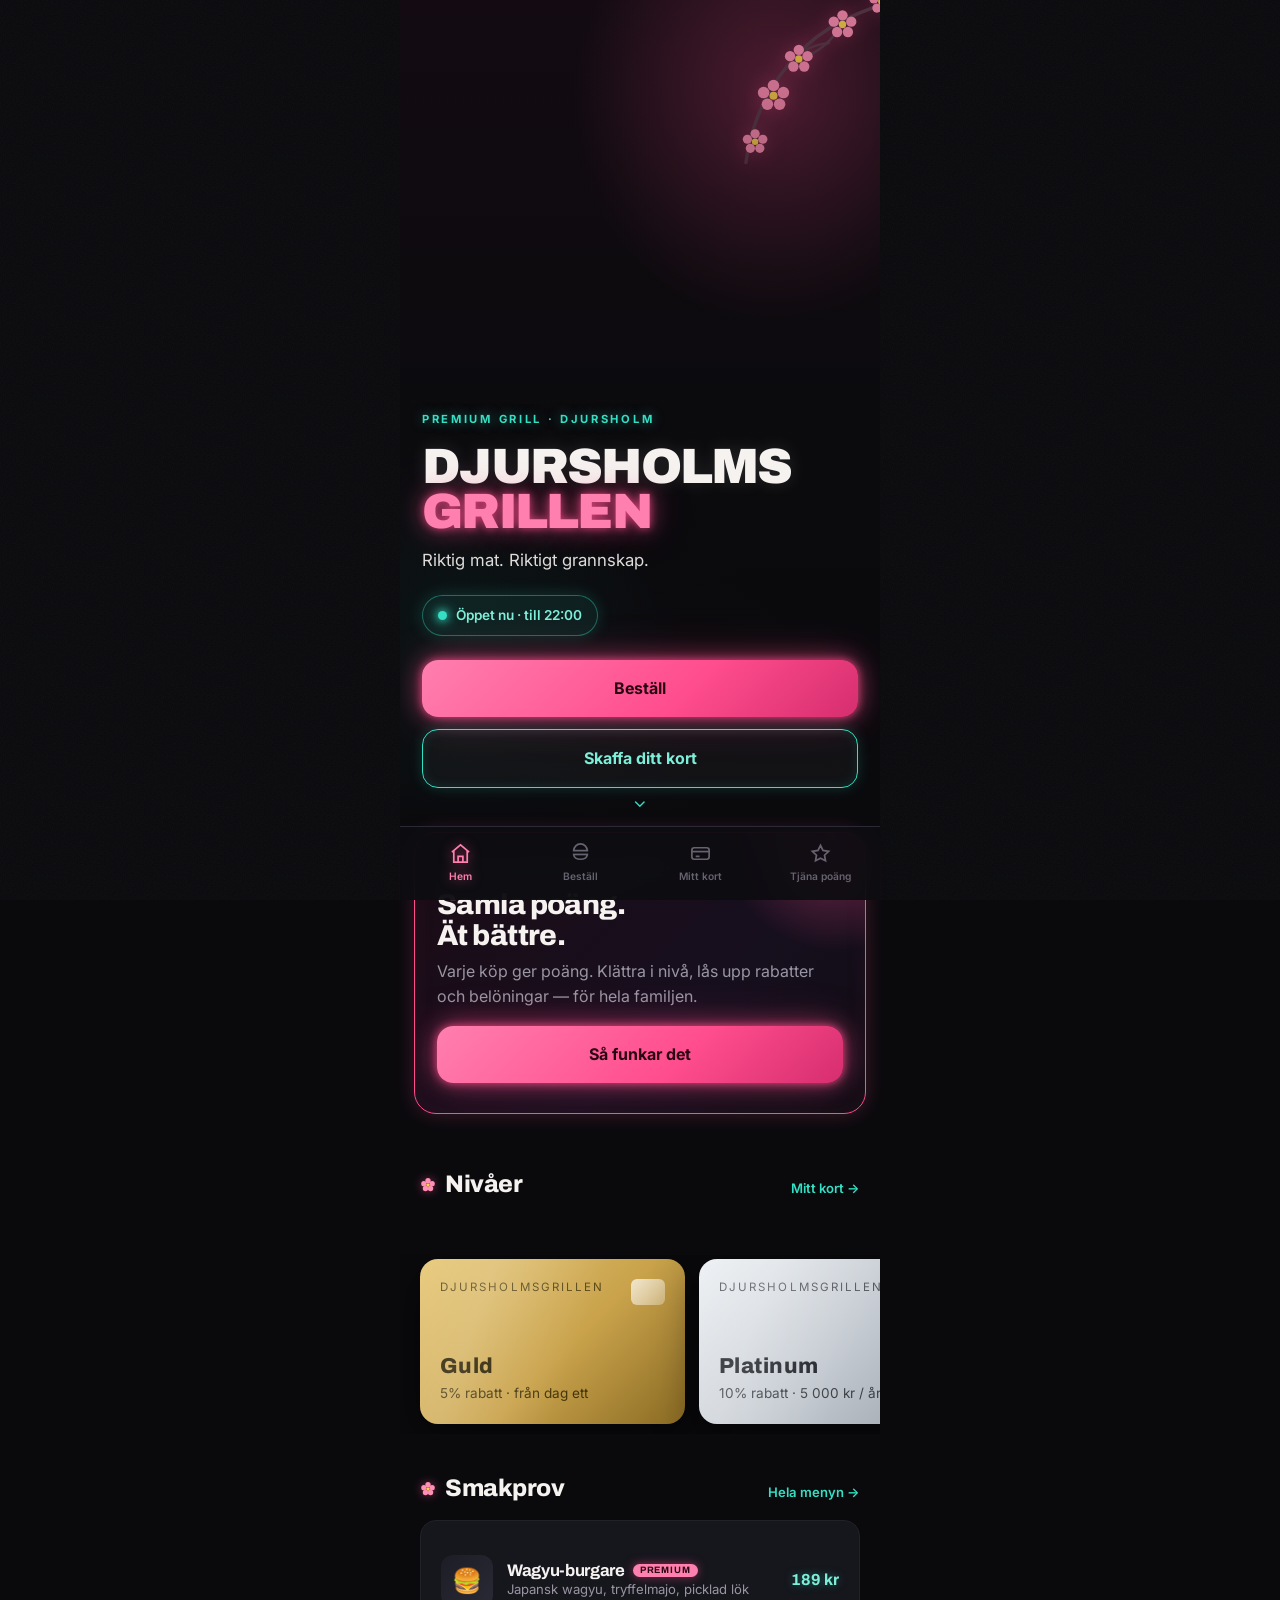
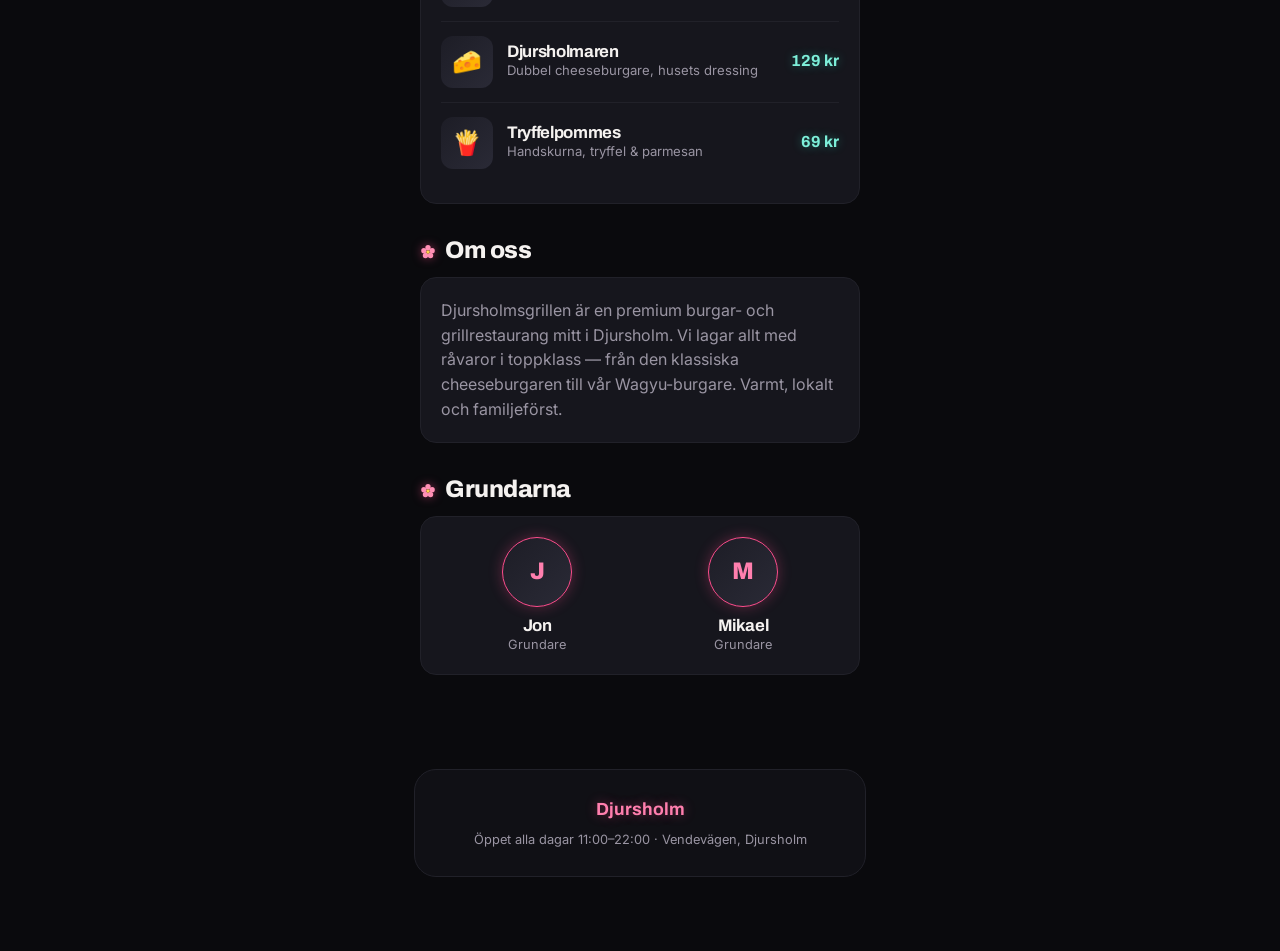
==== commit 3f819bbc: "Build all core screens (front-end): menu+cart+checkout, loyalty card, family, points, claims, bookin" ====
--- a/index.html
+++ b/index.html
@@ -36,8 +36,9 @@
     </h1>
     <p class="tagline">Riktig mat. Riktigt grannskap.</p>
 
-    <div class="countdown" id="countdown"></div>
-    <div class="opening-line">Öppnar 15 augusti 2026</div>
+    <div class="open-badge">
+      <span class="dot"></span> Öppet nu · till 22:00
+    </div>
 
     <div class="cta-stack">
       <a href="bestall.html" class="btn btn-primary">Beställ</a>
@@ -171,7 +172,7 @@
   <!-- ============ FOOTER ============ -->
   <footer class="site-footer reveal">
     <div class="loc">Djursholm</div>
-    <div class="small">Öppnar 15 augusti 2026 · Först till kvarn får mest</div>
+    <div class="small">Öppet alla dagar 11:00–22:00 · Vendevägen, Djursholm</div>
   </footer>
 
   <script src="js/app.js"></script>
--- a/css/styles.css
+++ b/css/styles.css
@@ -183,6 +183,27 @@
 }
 .countdown .label { font-size: 0.6rem; text-transform: uppercase; letter-spacing: 0.12em; color: var(--text-muted); margin-top: 3px; }
 .opening-line { font-size: 0.85rem; color: var(--neon-pink-soft); font-weight: 600; text-shadow: 0 0 10px rgba(255,77,141,0.45); }
+
+/* open-now badge */
+.open-badge {
+  display: inline-flex; align-items: center; gap: 9px;
+  align-self: flex-start;
+  margin: 22px 0 4px;
+  padding: 9px 15px;
+  border-radius: 999px;
+  font-size: 0.85rem; font-weight: 600;
+  color: var(--neon-jade-soft);
+  background: rgba(52,224,196,0.08);
+  border: 1px solid rgba(52,224,196,0.4);
+  box-shadow: 0 0 16px rgba(52,224,196,0.18);
+}
+.open-badge .dot {
+  width: 9px; height: 9px; border-radius: 50%;
+  background: var(--neon-jade);
+  box-shadow: 0 0 8px var(--neon-jade), 0 0 14px var(--neon-jade);
+  animation: pulse 2s var(--ease) infinite;
+}
+@keyframes pulse { 0%,100%{opacity:1} 50%{opacity:0.4} }
 
 .cta-stack { display: flex; flex-direction: column; gap: 12px; margin-top: 20px; }
 
@@ -314,3 +335,129 @@
 .stub { text-align: center; padding: 70px 20px; color: var(--text-muted); position: relative; z-index: 2; }
 .stub .big { font-size: 2.6rem; margin-bottom: 14px; }
 .stub h2 { color: var(--text); }
+
+/* ============================================================
+   SHARED PAGE COMPONENTS
+   ============================================================ */
+
+/* page header */
+.page-head { position: relative; z-index: 2; padding: 26px 20px 6px; }
+.page-head .eyebrow { margin-bottom: 8px; }
+.page-head h1 { font-size: 1.9rem; }
+.page-head p { color: var(--text-muted); font-size: 0.9rem; margin-top: 4px; }
+
+/* menu category */
+.menu-cat-title {
+  font-family: var(--display); font-weight: 800; font-size: 1.2rem;
+  margin: 26px 0 6px; display: flex; align-items: center; gap: 9px;
+}
+.menu-cat-title::before {
+  content: ""; width: 15px; height: 15px; display: inline-block;
+  background-image: url("data:image/svg+xml,%3Csvg xmlns='http://www.w3.org/2000/svg' viewBox='-12 -12 24 24'%3E%3Cg fill='%23ff8fb4'%3E%3Ccircle r='4' cx='0' cy='-6.5'/%3E%3Ccircle r='4' cx='6.2' cy='-2'/%3E%3Ccircle r='4' cx='3.8' cy='5.3'/%3E%3Ccircle r='4' cx='-3.8' cy='5.3'/%3E%3Ccircle r='4' cx='-6.2' cy='-2'/%3E%3Ccircle r='2.6' cx='0' cy='0' fill='%23ffd24d'/%3E%3C/g%3E%3C/svg%3E");
+  background-size: contain; background-repeat: no-repeat;
+  filter: drop-shadow(0 0 5px rgba(255,77,141,0.5));
+}
+.menu-item .add-btn {
+  width: 38px; height: 38px; border-radius: 10px; flex-shrink: 0;
+  background: rgba(255,77,141,0.12); border: 1px solid var(--neon-pink);
+  color: var(--neon-pink-soft); font-size: 1.4rem; font-weight: 700;
+  display: flex; align-items: center; justify-content: center; cursor: pointer;
+  transition: transform 0.1s var(--ease), box-shadow 0.2s;
+}
+.menu-item .add-btn:active { transform: scale(0.9); }
+.menu-item .add-btn.in-cart { box-shadow: 0 0 12px rgba(255,77,141,0.5); }
+
+/* quantity stepper */
+.stepper { display: flex; align-items: center; gap: 12px; }
+.stepper button {
+  width: 30px; height: 30px; border-radius: 8px; cursor: pointer;
+  background: var(--surface-2); border: 1px solid var(--border); color: var(--text);
+  font-size: 1.1rem; display: flex; align-items: center; justify-content: center;
+}
+.stepper .qty { font-family: var(--display); font-weight: 700; min-width: 20px; text-align: center; }
+
+/* cart bar (sticky) */
+.cart-bar {
+  position: fixed; bottom: calc(var(--nav-height) + 14px); left: 50%; transform: translateX(-50%);
+  width: calc(100% - 32px); max-width: calc(var(--max-width) - 32px);
+  z-index: 90;
+  display: flex; align-items: center; justify-content: space-between; gap: 12px;
+  padding: 14px 18px; border-radius: 16px;
+  background: linear-gradient(135deg, var(--neon-pink-soft), var(--neon-pink) 60%, #d62e6f);
+  color: #2a0512; font-weight: 700;
+  box-shadow: var(--glow-pink);
+}
+.cart-bar.hidden { display: none; }
+.cart-bar .cart-count { background: rgba(0,0,0,0.2); padding: 3px 9px; border-radius: 999px; font-size: 0.85rem; }
+
+/* rows / lists */
+.row {
+  display: flex; align-items: center; justify-content: space-between; gap: 12px;
+  padding: 14px 0; border-bottom: 1px solid var(--border-soft);
+}
+.row:last-child { border-bottom: none; }
+.row .row-main { min-width: 0; }
+.row .row-title { font-weight: 600; }
+.row .row-sub { font-size: 0.8rem; color: var(--text-muted); }
+
+/* progress bar */
+.progress { height: 10px; border-radius: 999px; background: var(--surface-2); overflow: hidden; border: 1px solid var(--border-soft); }
+.progress > span { display: block; height: 100%; border-radius: 999px; background: linear-gradient(90deg, var(--neon-jade), var(--neon-pink)); box-shadow: 0 0 12px rgba(255,77,141,0.4); }
+.progress-label { display: flex; justify-content: space-between; font-size: 0.8rem; color: var(--text-muted); margin-bottom: 8px; }
+
+/* big points readout */
+.points-big { font-family: var(--display); font-weight: 900; font-size: 2.8rem; color: var(--neon-jade-soft); text-shadow: var(--glow-jade); line-height: 1; }
+
+/* toggle / check row */
+.check-row { display: flex; align-items: center; gap: 14px; padding: 15px 0; border-bottom: 1px solid var(--border-soft); }
+.check-row:last-child { border-bottom: none; }
+.check-row .check-main { flex: 1; min-width: 0; }
+.check-row .pts { font-family: var(--display); font-weight: 700; color: var(--neon-jade-soft); font-size: 0.9rem; }
+.checkbox {
+  width: 28px; height: 28px; border-radius: 8px; flex-shrink: 0; cursor: pointer;
+  border: 1px solid var(--border); background: var(--surface-2);
+  display: flex; align-items: center; justify-content: center; color: transparent;
+  transition: all 0.15s var(--ease);
+}
+.checkbox.done { background: var(--neon-jade); border-color: var(--neon-jade); color: #05201b; box-shadow: var(--glow-jade); }
+
+/* forms */
+.field { margin-bottom: 14px; }
+.field label { display: block; font-size: 0.8rem; color: var(--text-muted); margin-bottom: 6px; font-weight: 500; }
+.field input, .field select, .field textarea {
+  width: 100%; padding: 14px; border-radius: 12px;
+  background: var(--surface); border: 1px solid var(--border); color: var(--text);
+  font-family: var(--body); font-size: 1rem;
+}
+.field input:focus, .field select:focus, .field textarea:focus {
+  outline: none; border-color: var(--neon-jade); box-shadow: 0 0 0 3px rgba(52,224,196,0.15);
+}
+.field-row { display: flex; gap: 12px; }
+.field-row .field { flex: 1; }
+
+/* pills / chips select */
+.pill-group { display: flex; flex-wrap: wrap; gap: 8px; }
+.pill {
+  padding: 10px 14px; border-radius: 999px; cursor: pointer; font-size: 0.9rem;
+  background: var(--surface-2); border: 1px solid var(--border); color: var(--text);
+}
+.pill.selected { border-color: var(--neon-pink); color: var(--neon-pink-soft); box-shadow: 0 0 12px rgba(255,77,141,0.3); }
+
+/* confirmation / notice */
+.notice { text-align: center; padding: 40px 20px; }
+.notice .icon { font-size: 3rem; margin-bottom: 12px; filter: drop-shadow(0 0 12px rgba(52,224,196,0.5)); }
+
+/* badge */
+.badge { display: inline-block; font-size: 0.68rem; font-weight: 700; text-transform: uppercase; letter-spacing: 0.08em; padding: 3px 9px; border-radius: 999px; }
+.badge.pending { background: rgba(255,210,77,0.14); color: #ffd24d; border: 1px solid rgba(255,210,77,0.4); }
+.badge.done { background: rgba(52,224,196,0.12); color: var(--neon-jade-soft); border: 1px solid rgba(52,224,196,0.4); }
+
+/* small button */
+.btn-sm { width: auto; padding: 9px 16px; font-size: 0.85rem; border-radius: 10px; }
+.btn-row { display: flex; gap: 10px; }
+
+/* stat grid */
+.stat-grid { display: flex; gap: 12px; }
+.stat-grid .stat { flex: 1; text-align: center; background: var(--surface); border: 1px solid var(--border-soft); border-radius: 14px; padding: 16px 10px; }
+.stat .stat-num { font-family: var(--display); font-weight: 800; font-size: 1.5rem; color: var(--neon-pink-soft); }
+.stat .stat-label { font-size: 0.72rem; color: var(--text-muted); margin-top: 3px; }
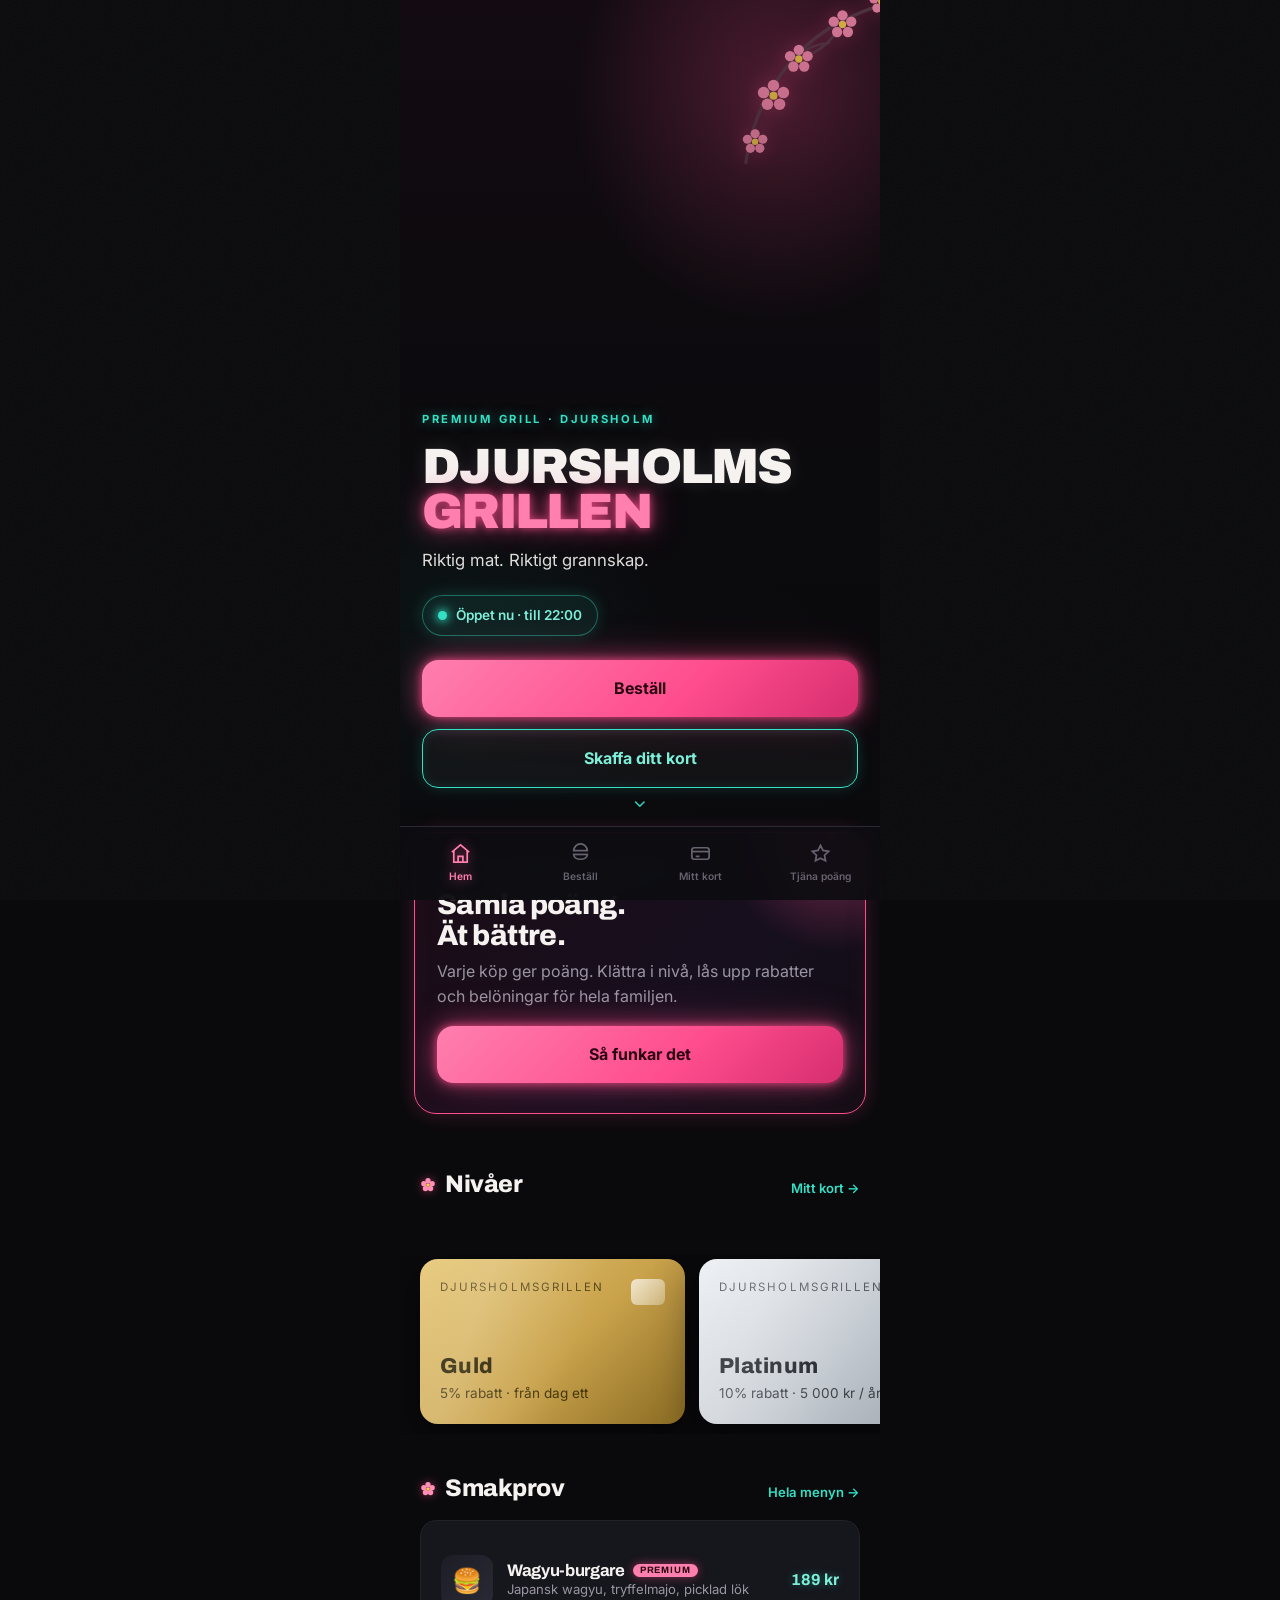
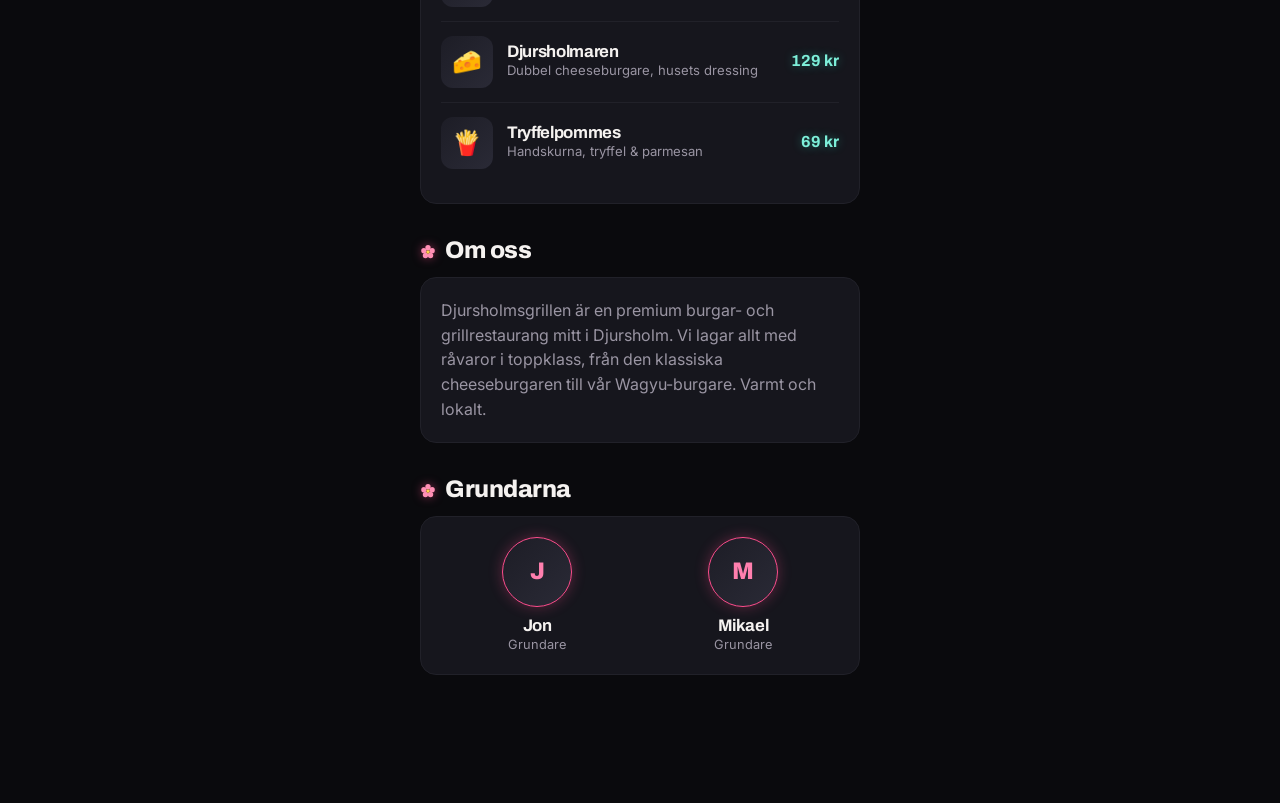
==== commit f9505bac: "Copy cleanup: remove hero footer box, drop em-dashes, shorten om oss tagline" ====
--- a/index.html
+++ b/index.html
@@ -52,7 +52,7 @@
   <section class="band reveal">
     <div class="eyebrow">Djursholmsgrillen-kortet</div>
     <h2>Samla poäng.<br />Ät bättre.</h2>
-    <p>Varje köp ger poäng. Klättra i nivå, lås upp rabatter och belöningar — för hela familjen.</p>
+    <p>Varje köp ger poäng. Klättra i nivå, lås upp rabatter och belöningar för hela familjen.</p>
     <a href="tjana-poang.html" class="btn btn-primary">Så funkar det</a>
   </section>
 
@@ -142,8 +142,8 @@
       <div class="card">
         <p class="muted">
           Djursholmsgrillen är en premium burgar- och grillrestaurang mitt i
-          Djursholm. Vi lagar allt med råvaror i toppklass — från den klassiska
-          cheeseburgaren till vår Wagyu-burgare. Varmt, lokalt och familjeförst.
+          Djursholm. Vi lagar allt med råvaror i toppklass, från den klassiska
+          cheeseburgaren till vår Wagyu-burgare. Varmt och lokalt.
         </p>
       </div>
     </section>
@@ -169,12 +169,6 @@
 
   </main>
 
-  <!-- ============ FOOTER ============ -->
-  <footer class="site-footer reveal">
-    <div class="loc">Djursholm</div>
-    <div class="small">Öppet alla dagar 11:00–22:00 · Vendevägen, Djursholm</div>
-  </footer>
-
   <script src="js/app.js"></script>
 </body>
 </html>
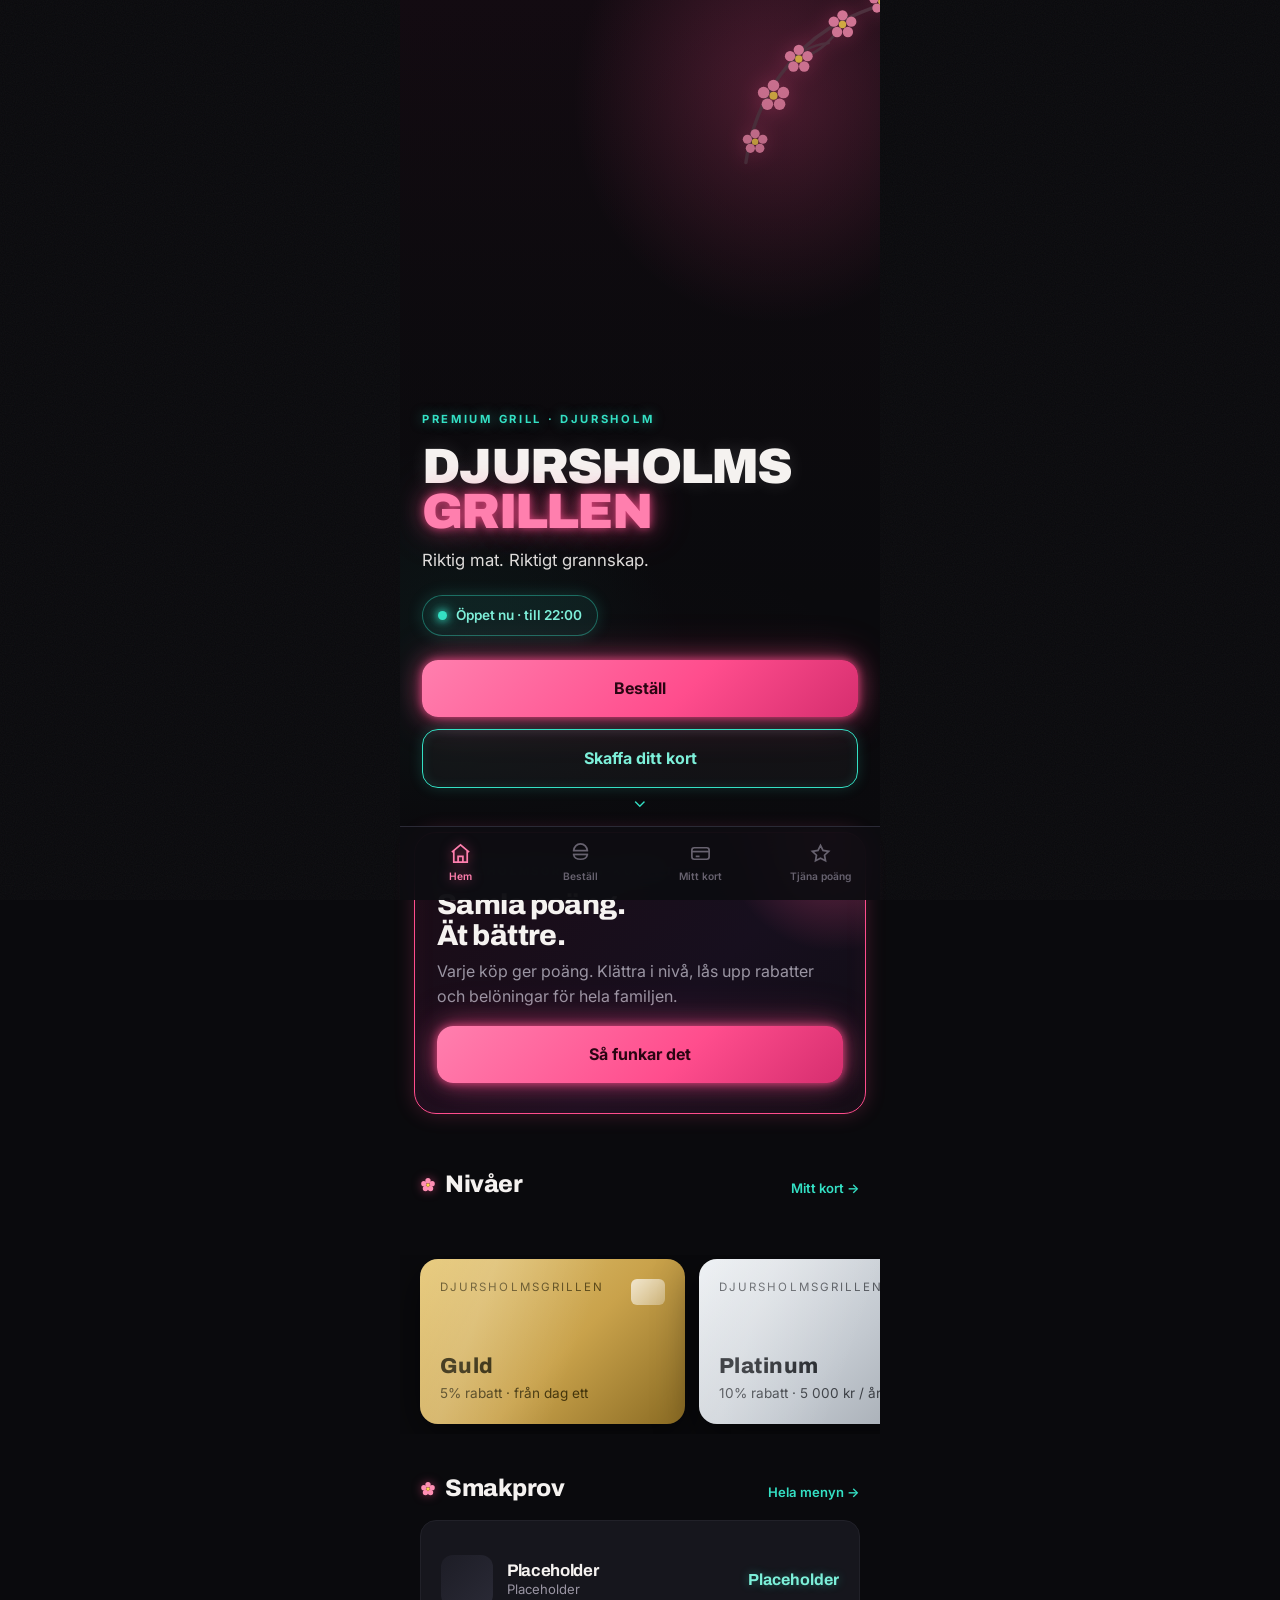
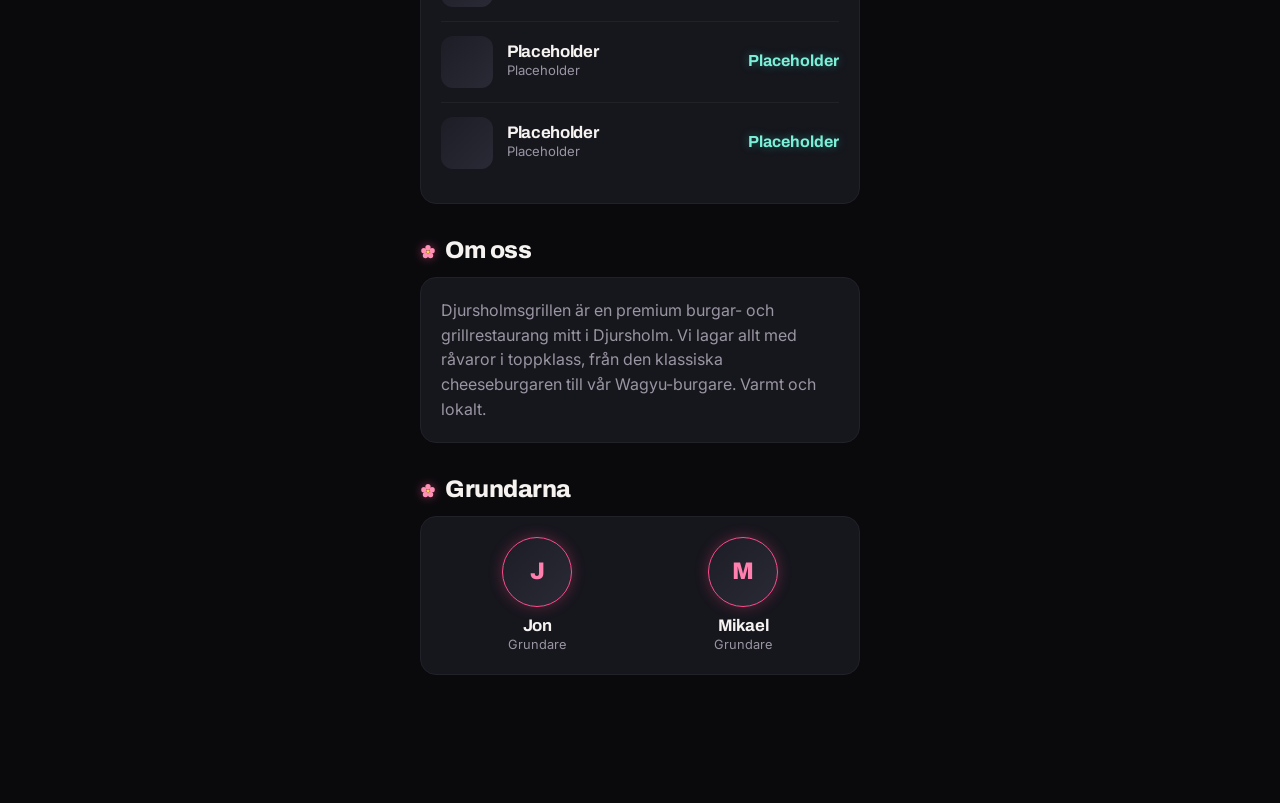
==== commit 224bee27: "Replace invented mock data with Placeholder (menu, family, points, icons)" ====
--- a/index.html
+++ b/index.html
@@ -110,28 +110,28 @@
       </div>
       <div class="card">
         <div class="menu-item">
-          <div class="thumb">🍔</div>
+          <div class="thumb"></div>
           <div class="info">
-            <h3>Wagyu-burgare <span class="tag-premium">Premium</span></h3>
-            <p>Japansk wagyu, tryffelmajo, picklad lök</p>
+            <h3>Placeholder</h3>
+            <p>Placeholder</p>
           </div>
-          <div class="price">189 kr</div>
+          <div class="price">Placeholder</div>
         </div>
         <div class="menu-item">
-          <div class="thumb">🧀</div>
+          <div class="thumb"></div>
           <div class="info">
-            <h3>Djursholmaren</h3>
-            <p>Dubbel cheeseburgare, husets dressing</p>
+            <h3>Placeholder</h3>
+            <p>Placeholder</p>
           </div>
-          <div class="price">129 kr</div>
+          <div class="price">Placeholder</div>
         </div>
         <div class="menu-item">
-          <div class="thumb">🍟</div>
+          <div class="thumb"></div>
           <div class="info">
-            <h3>Tryffelpommes</h3>
-            <p>Handskurna, tryffel &amp; parmesan</p>
+            <h3>Placeholder</h3>
+            <p>Placeholder</p>
           </div>
-          <div class="price">69 kr</div>
+          <div class="price">Placeholder</div>
         </div>
       </div>
     </section>
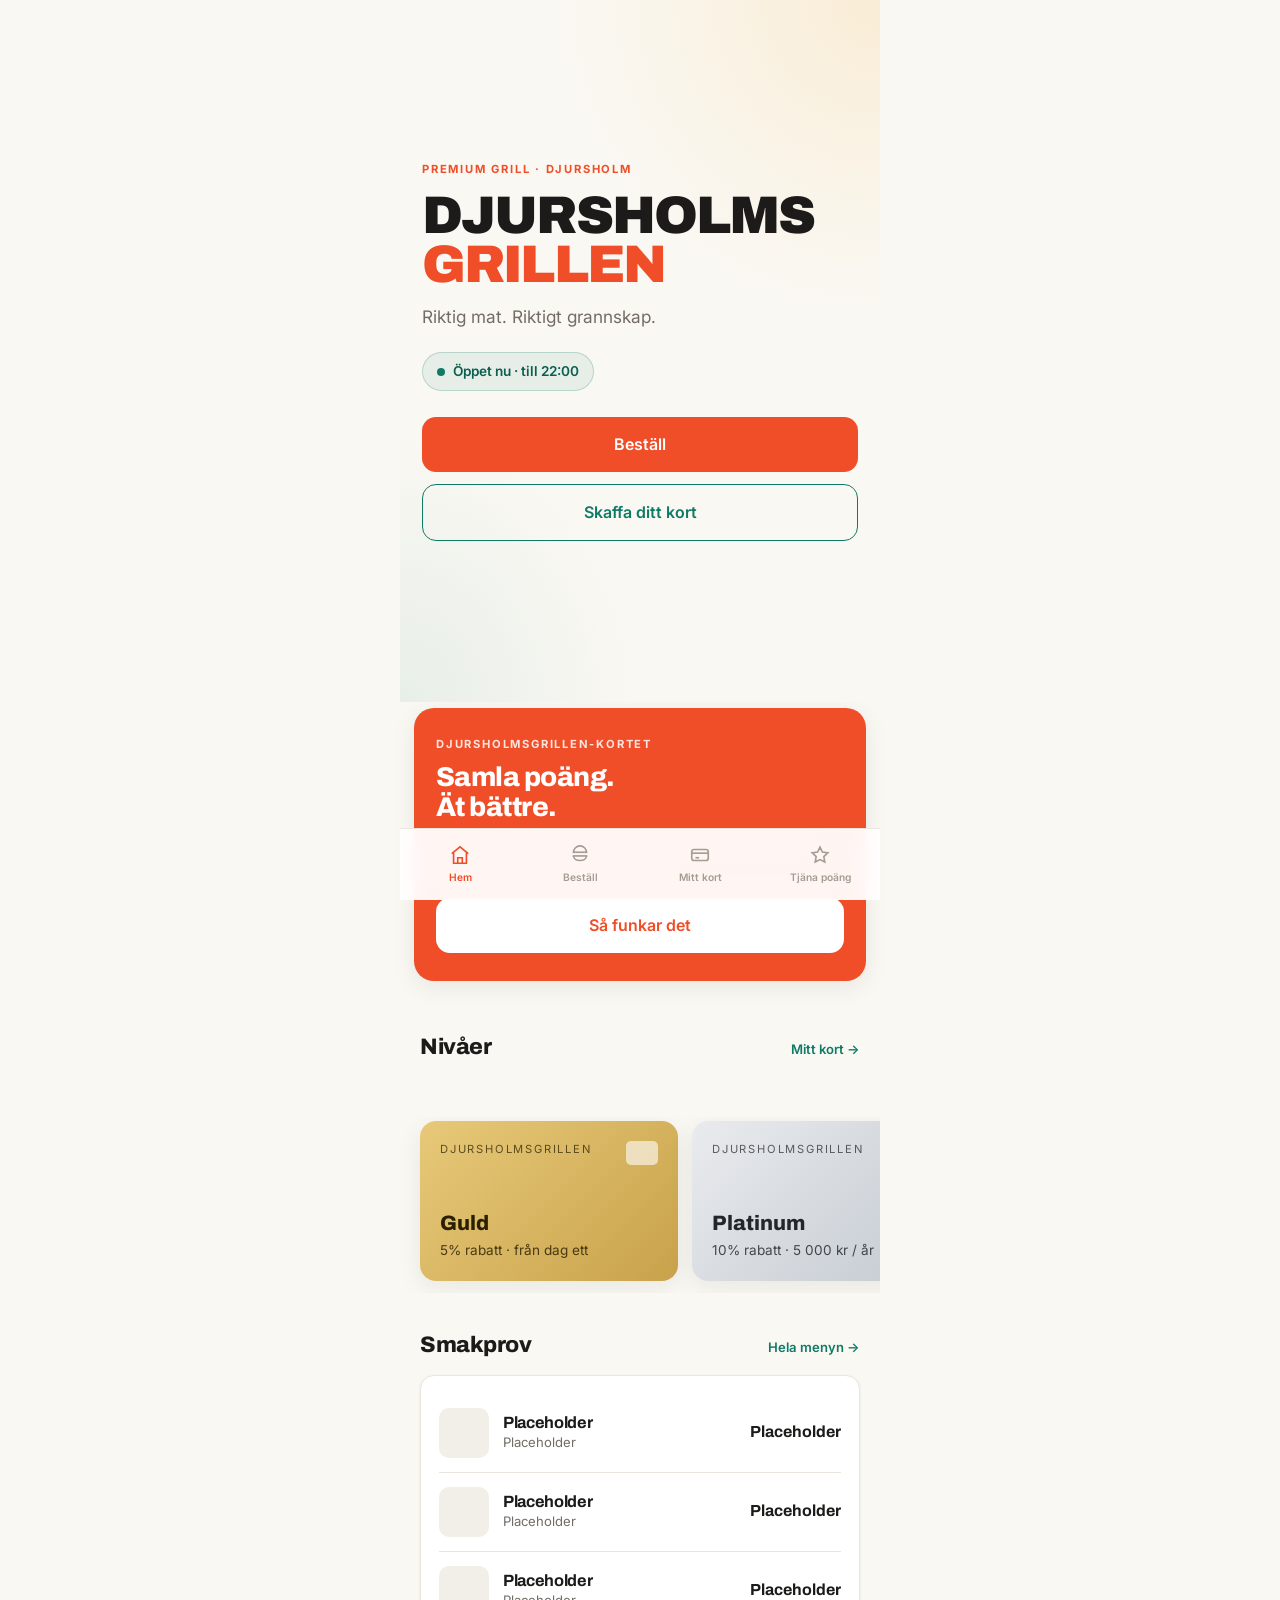
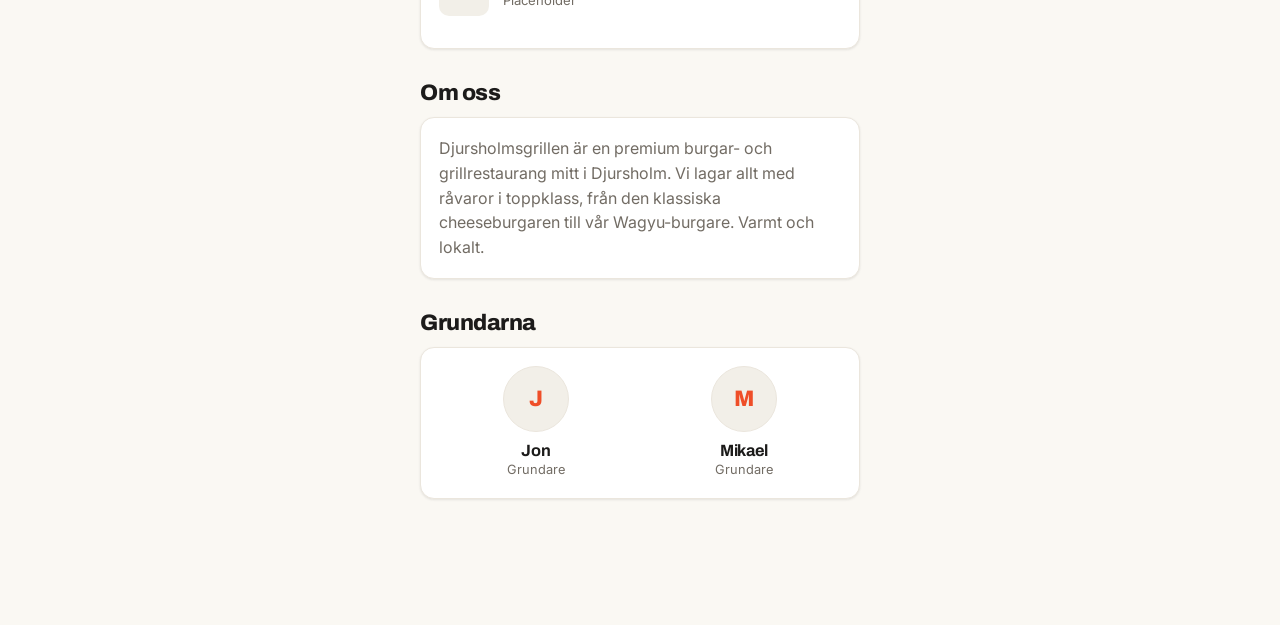
==== commit 0d29909d: "Redesign to clean bright theme: light bg, coral/teal/yellow palette, remove petals/glows/pulse, subt" ====
--- a/index.html
+++ b/index.html
@@ -3,7 +3,7 @@
 <head>
   <meta charset="UTF-8" />
   <meta name="viewport" content="width=device-width, initial-scale=1.0, viewport-fit=cover" />
-  <meta name="theme-color" content="#0b0b0c" />
+  <meta name="theme-color" content="#faf8f3" />
   <title>Djursholmsgrillen</title>
   <link rel="preconnect" href="https://fonts.googleapis.com" />
   <link rel="preconnect" href="https://fonts.gstatic.com" crossorigin />
--- a/css/styles.css
+++ b/css/styles.css
@@ -1,35 +1,37 @@
 /* ============================================================
    Djursholmsgrillen — Design System (mobile-first)
-   Theme: Japanese izakaya — sakura + neon LED
+   Clean, bright, restrained motion.
    ============================================================ */
 
 @import url("https://fonts.googleapis.com/css2?family=Archivo:wght@600;700;800;900&family=Inter:wght@400;500;600;700&display=swap");
 
 :root {
-  /* Base — deep, warm near-black */
-  --bg: #0a0a0d;
-  --bg-2: #101015;
-  --surface: #16161d;
-  --surface-2: #1d1d26;
-  --border: #2a2a36;
-  --border-soft: #212129;
-  --text: #f5f2f0;
-  --text-muted: #9a95a3;
-  --text-dim: #67626f;
-
-  /* Neon LED accents */
-  --neon-pink: #ff4d8d;
-  --neon-pink-soft: #ff7fae;
-  --neon-jade: #34e0c4;
-  --neon-jade-soft: #7defd9;
-  --blossom: #ffc2d6;
-  --gold: #e7c979;      /* kept only for Guld tier */
+  /* Neutrals — light, warm */
+  --bg: #faf8f3;
+  --surface: #ffffff;
+  --surface-2: #f2efe8;
+  --ink: #1c1b1a;
+  --muted: #726c64;
+  --dim: #a49d92;
+  --border: #ebe6dd;
+
+  /* Bright accents */
+  --coral: #ef4e28;        /* primary */
+  --coral-dark: #d13e1c;
+  --teal: #0f7b67;         /* secondary */
+  --teal-dark: #0b5f50;
+  --yellow: #f5a623;       /* highlight */
+  --sky: #2f7fd4;
+
+  /* Tier colours */
+  --gold: #c9a24b;
+  --silver: #b8bcc2;
 
   /* Shape */
-  --radius: 16px;
-  --radius-lg: 22px;
+  --radius: 14px;
+  --radius-lg: 20px;
   --radius-sm: 10px;
-  --nav-height: 74px;
+  --nav-height: 72px;
   --max-width: 480px;
 
   /* Type */
@@ -39,10 +41,9 @@
   /* Motion */
   --ease: cubic-bezier(0.22, 1, 0.36, 1);
 
-  /* Glow */
-  --glow-pink: 0 0 8px rgba(255,77,141,0.75), 0 0 22px rgba(255,77,141,0.5), 0 0 44px rgba(255,77,141,0.28);
-  --glow-jade: 0 0 8px rgba(52,224,196,0.7), 0 0 22px rgba(52,224,196,0.45), 0 0 40px rgba(52,224,196,0.25);
-  --shadow: 0 12px 42px rgba(0, 0, 0, 0.5);
+  /* Shadow */
+  --shadow-sm: 0 1px 3px rgba(28, 27, 26, 0.06), 0 1px 2px rgba(28, 27, 26, 0.04);
+  --shadow: 0 6px 24px rgba(28, 27, 26, 0.08);
 }
 
 * { box-sizing: border-box; margin: 0; padding: 0; }
@@ -50,7 +51,7 @@
 
 body {
   background: var(--bg);
-  color: var(--text);
+  color: var(--ink);
   font-family: var(--body);
   line-height: 1.55;
   -webkit-font-smoothing: antialiased;
@@ -60,397 +61,221 @@
   padding-bottom: var(--nav-height);
   min-height: 100vh;
   position: relative;
-  overflow-x: hidden;
-}
-body::after {
-  content: "";
-  position: fixed; inset: 0;
-  pointer-events: none; z-index: 1; opacity: 0.045;
-  background-image: url("data:image/svg+xml,%3Csvg xmlns='http://www.w3.org/2000/svg' width='120' height='120'%3E%3Cfilter id='n'%3E%3CfeTurbulence type='fractalNoise' baseFrequency='0.9' numOctaves='2'/%3E%3C/filter%3E%3Crect width='100%25' height='100%25' filter='url(%23n)'/%3E%3C/svg%3E");
 }
 
 a { color: inherit; text-decoration: none; }
-.page { padding: 24px 20px 40px; position: relative; z-index: 2; }
+.page { padding: 22px 20px 40px; }
 
 /* ---------- Typography ---------- */
-h1, h2, h3 { font-family: var(--display); letter-spacing: -0.02em; line-height: 1.05; }
-h1 { font-size: 2.1rem; font-weight: 800; }
-h2 { font-size: 1.5rem; font-weight: 800; margin-bottom: 14px; }
-h3 { font-size: 1.05rem; font-weight: 700; }
-.muted { color: var(--text-muted); }
+h1, h2, h3 { font-family: var(--display); letter-spacing: -0.02em; line-height: 1.08; color: var(--ink); }
+h1 { font-size: 1.95rem; font-weight: 800; }
+h2 { font-size: 1.4rem; font-weight: 800; margin-bottom: 12px; }
+h3 { font-size: 1.02rem; font-weight: 700; }
+.muted { color: var(--muted); }
 .eyebrow {
   font-family: var(--body);
   text-transform: uppercase;
-  letter-spacing: 0.24em;
+  letter-spacing: 0.16em;
   font-size: 0.7rem;
-  color: var(--neon-jade);
+  color: var(--coral);
   font-weight: 700;
-  text-shadow: 0 0 12px rgba(52,224,196,0.5);
 }
 
 /* ---------- Buttons ---------- */
 .btn {
   display: inline-flex; align-items: center; justify-content: center;
-  gap: 10px; padding: 16px 22px;
+  gap: 8px; padding: 15px 22px;
   border-radius: var(--radius);
-  font-family: var(--body); font-size: 1rem; font-weight: 700;
+  font-family: var(--body); font-size: 1rem; font-weight: 600;
   border: none; cursor: pointer; width: 100%;
-  transition: transform 0.12s var(--ease), box-shadow 0.25s var(--ease), filter 0.2s;
-}
-.btn:active { transform: scale(0.97); }
-.btn-primary {
-  background: linear-gradient(135deg, var(--neon-pink-soft), var(--neon-pink) 60%, #d62e6f);
-  color: #2a0512;
-  box-shadow: var(--glow-pink);
-}
-.btn-primary:hover { box-shadow: 0 0 12px rgba(255,77,141,0.9), 0 0 30px rgba(255,77,141,0.6), 0 0 60px rgba(255,77,141,0.35); }
-.btn-secondary { background: var(--surface-2); color: var(--text); border: 1px solid var(--border); }
-.btn-ghost {
-  background: rgba(255,255,255,0.03);
-  border: 1px solid var(--neon-jade);
-  color: var(--neon-jade-soft);
-  box-shadow: inset 0 0 12px rgba(52,224,196,0.12), 0 0 14px rgba(52,224,196,0.18);
-}
+  transition: transform 0.1s var(--ease), background 0.15s, box-shadow 0.15s;
+}
+.btn:active { transform: scale(0.98); }
+.btn-primary { background: var(--coral); color: #fff; }
+.btn-primary:hover { background: var(--coral-dark); }
+.btn-secondary { background: var(--surface); color: var(--ink); border: 1px solid var(--border); }
+.btn-secondary:hover { background: var(--surface-2); }
+.btn-ghost { background: transparent; color: var(--teal); border: 1.5px solid var(--teal); }
+.btn-ghost:hover { background: rgba(15, 123, 103, 0.06); }
 
 /* ---------- Cards ---------- */
 .card {
   background: var(--surface);
-  border: 1px solid var(--border-soft);
+  border: 1px solid var(--border);
   border-radius: var(--radius);
-  padding: 20px;
+  padding: 18px;
   margin-bottom: 14px;
-}
-
-/* ============================================================
-   HERO
+  box-shadow: var(--shadow-sm);
+}
+
+/* ============================================================
+   HERO — clean, light
    ============================================================ */
 .hero {
-  position: relative; z-index: 2;
-  min-height: 92vh;
-  display: flex; flex-direction: column; justify-content: flex-end;
-  padding: 0 22px 40px;
-  overflow: hidden; isolation: isolate;
-}
-.hero::before {
-  content: ""; position: absolute; inset: 0; z-index: -2;
-  background-image: var(--hero-img, none),
-    radial-gradient(70% 45% at 78% 12%, rgba(255,77,141,0.30), transparent 60%),
-    radial-gradient(80% 55% at 12% 88%, rgba(52,224,196,0.22), transparent 62%),
-    radial-gradient(120% 90% at 50% 120%, rgba(120,40,90,0.18), transparent 60%),
-    linear-gradient(180deg, #140b12 0%, #0a0a0d 72%);
-  background-size: cover; background-position: center;
-}
-.hero::after {
-  content: ""; position: absolute; inset: 0; z-index: -1;
-  background: linear-gradient(180deg, rgba(10,10,13,0.1) 0%, rgba(10,10,13,0.5) 60%, var(--bg) 100%);
-}
-
-/* sakura branch, top-right */
-.sakura-branch {
-  position: absolute; top: -10px; right: -20px;
-  width: 230px; height: 230px; z-index: -1;
-  opacity: 0.9; pointer-events: none;
-  filter: drop-shadow(0 0 10px rgba(255,77,141,0.35));
-}
-
-.hero .hero-eyebrow { margin-bottom: 16px; }
+  position: relative;
+  min-height: 78vh;
+  display: flex; flex-direction: column; justify-content: center;
+  padding: 40px 22px;
+  overflow: hidden;
+  background:
+    radial-gradient(120% 80% at 100% 0%, rgba(245, 166, 35, 0.14), transparent 55%),
+    radial-gradient(90% 70% at 0% 100%, rgba(15, 123, 103, 0.08), transparent 55%),
+    var(--bg);
+}
+.sakura-branch { display: none; }  /* keep it clean */
+
+.hero .hero-eyebrow { margin-bottom: 14px; }
 .hero .wordmark {
   font-family: var(--display); font-weight: 900;
-  font-size: clamp(2.3rem, 12.5vw, 3.1rem);
-  line-height: 0.9; letter-spacing: -0.035em; text-transform: uppercase;
-  text-shadow: 0 0 18px rgba(255,255,255,0.12);
-}
-.hero .wordmark .line-2 {
-  color: var(--neon-pink-soft);
-  display: block;
-  text-shadow: var(--glow-pink);
-}
-.hero .tagline { color: var(--text); opacity: 0.9; margin-top: 14px; font-size: 1.05rem; max-width: 22ch; }
-
-/* countdown */
-.countdown { display: flex; gap: 8px; margin: 26px 0 22px; }
-.countdown .unit {
-  background: rgba(255,255,255,0.04);
-  border: 1px solid rgba(52,224,196,0.28);
-  box-shadow: inset 0 0 14px rgba(52,224,196,0.08), 0 0 12px rgba(52,224,196,0.1);
-  backdrop-filter: blur(8px);
-  border-radius: 12px; padding: 12px 4px; flex: 1; text-align: center;
-}
-.countdown .num {
-  font-family: var(--display); font-size: 1.6rem; font-weight: 800;
-  color: var(--neon-jade-soft); font-variant-numeric: tabular-nums;
-  text-shadow: 0 0 12px rgba(52,224,196,0.55);
-}
-.countdown .label { font-size: 0.6rem; text-transform: uppercase; letter-spacing: 0.12em; color: var(--text-muted); margin-top: 3px; }
-.opening-line { font-size: 0.85rem; color: var(--neon-pink-soft); font-weight: 600; text-shadow: 0 0 10px rgba(255,77,141,0.45); }
+  font-size: clamp(2.4rem, 13vw, 3.3rem);
+  line-height: 0.92; letter-spacing: -0.035em; text-transform: uppercase;
+  color: var(--ink);
+}
+.hero .wordmark .line-2 { color: var(--coral); display: block; }
+.hero .tagline { color: var(--muted); margin-top: 14px; font-size: 1.08rem; max-width: 24ch; }
 
 /* open-now badge */
 .open-badge {
-  display: inline-flex; align-items: center; gap: 9px;
+  display: inline-flex; align-items: center; gap: 8px;
   align-self: flex-start;
   margin: 22px 0 4px;
-  padding: 9px 15px;
+  padding: 8px 14px;
   border-radius: 999px;
   font-size: 0.85rem; font-weight: 600;
-  color: var(--neon-jade-soft);
-  background: rgba(52,224,196,0.08);
-  border: 1px solid rgba(52,224,196,0.4);
-  box-shadow: 0 0 16px rgba(52,224,196,0.18);
-}
-.open-badge .dot {
-  width: 9px; height: 9px; border-radius: 50%;
-  background: var(--neon-jade);
-  box-shadow: 0 0 8px var(--neon-jade), 0 0 14px var(--neon-jade);
-  animation: pulse 2s var(--ease) infinite;
-}
-@keyframes pulse { 0%,100%{opacity:1} 50%{opacity:0.4} }
-
-.cta-stack { display: flex; flex-direction: column; gap: 12px; margin-top: 20px; }
-
-.scroll-cue { position: absolute; bottom: 14px; left: 50%; transform: translateX(-50%); color: var(--neon-jade); font-size: 1.1rem; animation: bob 1.8s var(--ease) infinite; }
-@keyframes bob { 0%,100%{transform:translate(-50%,0)} 50%{transform:translate(-50%,6px)} }
-
-/* ---------- Falling petals ---------- */
-.petals { position: fixed; inset: 0; pointer-events: none; z-index: 3; overflow: hidden; max-width: var(--max-width); left: 50%; transform: translateX(-50%); }
-.petal {
-  position: absolute; top: -24px;
-  width: 12px; height: 12px;
-  background: radial-gradient(circle at 30% 30%, var(--blossom), var(--neon-pink) 90%);
-  border-radius: 12px 1px 12px 1px;
-  opacity: 0.85;
-  animation: fall linear infinite;
-  filter: drop-shadow(0 0 4px rgba(255,77,141,0.4));
-}
-@keyframes fall {
-  0%   { transform: translateY(-10vh) translateX(0) rotate(0deg); opacity: 0; }
-  10%  { opacity: 0.85; }
-  100% { transform: translateY(110vh) translateX(40px) rotate(360deg); opacity: 0; }
-}
+  color: var(--teal-dark);
+  background: rgba(15, 123, 103, 0.08);
+  border: 1px solid rgba(15, 123, 103, 0.22);
+}
+.open-badge .dot { width: 8px; height: 8px; border-radius: 50%; background: var(--teal); }
+
+.cta-stack { display: flex; flex-direction: column; gap: 12px; margin-top: 22px; }
+
+/* remove decorative motion elements */
+.petals { display: none !important; }
+.scroll-cue { display: none; }
 
 /* ============================================================
    LOYALTY BAND
    ============================================================ */
 .band {
-  position: relative; z-index: 2;
-  margin: 4px 14px 0; padding: 30px 22px;
+  margin: 6px 14px 0; padding: 28px 22px;
   border-radius: var(--radius-lg);
-  background: linear-gradient(135deg, #1b0c16, #170f1e 60%, #0f0d14);
-  border: 1px solid var(--neon-pink);
-  box-shadow: 0 0 20px rgba(255,77,141,0.22), inset 0 0 24px rgba(255,77,141,0.06);
-  overflow: hidden;
-}
-.band::before { content: ""; position: absolute; top: -40%; right: -20%; width: 240px; height: 240px; background: radial-gradient(circle, rgba(255,77,141,0.4), transparent 65%); }
-.band .eyebrow { margin-bottom: 10px; }
-.band h2 { font-size: 1.8rem; margin-bottom: 8px; }
-.band p { color: var(--text-muted); margin-bottom: 18px; }
+  background: var(--coral);
+  color: #fff;
+  box-shadow: var(--shadow);
+}
+.band .eyebrow { color: rgba(255, 255, 255, 0.85); margin-bottom: 10px; }
+.band h2 { color: #fff; font-size: 1.7rem; margin-bottom: 8px; }
+.band p { color: rgba(255, 255, 255, 0.9); margin-bottom: 18px; }
+.band .btn-primary { background: #fff; color: var(--coral); }
+.band .btn-primary:hover { background: rgba(255, 255, 255, 0.9); }
 
 /* ============================================================
    TIER CARDS
    ============================================================ */
-.tier-scroll { display: flex; gap: 14px; overflow-x: auto; padding: 4px 20px 10px; scroll-snap-type: x mandatory; scrollbar-width: none; }
+.tier-scroll { display: flex; gap: 14px; overflow-x: auto; padding: 4px 20px 12px; scroll-snap-type: x mandatory; scrollbar-width: none; }
 .tier-scroll::-webkit-scrollbar { display: none; }
 .tier-card {
-  scroll-snap-align: center; min-width: 265px; height: 165px;
-  border-radius: 18px; padding: 20px;
+  scroll-snap-align: center; min-width: 258px; height: 160px;
+  border-radius: 16px; padding: 20px;
   display: flex; flex-direction: column; justify-content: space-between;
   position: relative; overflow: hidden; box-shadow: var(--shadow);
 }
-.tier-card .tier-name { font-family: var(--display); font-weight: 800; font-size: 1.35rem; letter-spacing: 0.02em; }
+.tier-card .tier-name { font-family: var(--display); font-weight: 800; font-size: 1.3rem; }
 .tier-card .tier-disc { font-size: 0.85rem; opacity: 0.82; }
-.tier-card .tier-brand { font-size: 0.72rem; text-transform: uppercase; letter-spacing: 0.18em; opacity: 0.7; }
-.tier-card .chip { width: 34px; height: 26px; border-radius: 6px; background: linear-gradient(135deg, rgba(255,255,255,0.85), rgba(255,255,255,0.35)); opacity: 0.85; }
-.tier-card.guld { background: linear-gradient(135deg, #e7c979, #c9a24b 55%, #8a6b23); color: #2a2000; }
-.tier-card.platinum { background: linear-gradient(135deg, #eef1f4, #c3c9d0 55%, #9aa1a9); color: #23262b; }
-.tier-card.black { background: linear-gradient(135deg, #241722, #131117 60%, #050406); color: #f2eee5; border: 1px solid var(--neon-pink); box-shadow: 0 0 18px rgba(255,77,141,0.25); }
-.tier-card.black .tier-name { color: var(--neon-pink-soft); text-shadow: 0 0 12px rgba(255,77,141,0.6); }
-.tier-card::after { content: ""; position: absolute; top: -60%; left: -20%; width: 80%; height: 200%; background: linear-gradient(90deg, transparent, rgba(255,255,255,0.16), transparent); transform: rotate(20deg); }
-
-/* ============================================================
-   MENU TEASER
-   ============================================================ */
-.menu-item { display: flex; align-items: center; gap: 14px; padding: 14px 0; border-bottom: 1px solid var(--border-soft); }
+.tier-card .tier-brand { font-size: 0.7rem; text-transform: uppercase; letter-spacing: 0.16em; opacity: 0.72; }
+.tier-card .chip { width: 32px; height: 24px; border-radius: 5px; background: rgba(255, 255, 255, 0.6); }
+.tier-card.guld { background: linear-gradient(135deg, #e7c979, #c9a24b); color: #2a2000; }
+.tier-card.platinum { background: linear-gradient(135deg, #e9ebee, #c3c9d0); color: #23262b; }
+.tier-card.black { background: #1c1b1a; color: #f6f3ec; }
+.tier-card.black .tier-name { color: var(--yellow); }
+
+/* ============================================================
+   MENU
+   ============================================================ */
+.menu-item { display: flex; align-items: center; gap: 14px; padding: 14px 0; border-bottom: 1px solid var(--border); }
 .menu-item:last-child { border-bottom: none; }
-.menu-item .thumb { width: 52px; height: 52px; border-radius: 12px; background: linear-gradient(135deg, var(--surface-2), var(--border)); display: flex; align-items: center; justify-content: center; font-size: 1.5rem; flex-shrink: 0; }
+.menu-item .thumb { width: 50px; height: 50px; border-radius: 10px; background: var(--surface-2); display: flex; align-items: center; justify-content: center; font-size: 1.4rem; flex-shrink: 0; }
 .menu-item .info { flex: 1; min-width: 0; }
 .menu-item .info h3 { display: flex; align-items: center; gap: 8px; }
-.menu-item .info p { font-size: 0.82rem; color: var(--text-muted); }
-.menu-item .price { font-family: var(--display); font-weight: 700; color: var(--neon-jade-soft); white-space: nowrap; text-shadow: 0 0 10px rgba(52,224,196,0.4); }
-.tag-premium { font-size: 0.58rem; font-weight: 700; text-transform: uppercase; letter-spacing: 0.1em; color: #2a0512; background: var(--neon-pink-soft); padding: 2px 7px; border-radius: 20px; box-shadow: 0 0 10px rgba(255,77,141,0.5); }
-
-/* ---------- Founders ---------- */
-.founders { display: flex; gap: 14px; }
-.founder { flex: 1; text-align: center; }
-.founder .avatar {
-  width: 70px; height: 70px; border-radius: 50%; margin: 0 auto 10px;
-  background: linear-gradient(135deg, var(--surface-2), var(--border));
-  display: flex; align-items: center; justify-content: center;
-  font-family: var(--display); font-size: 1.5rem; font-weight: 800; color: var(--neon-pink-soft);
-  border: 1px solid var(--neon-pink); box-shadow: 0 0 14px rgba(255,77,141,0.3);
-}
-
-/* ---------- Sections ---------- */
-.section { margin-top: 34px; position: relative; z-index: 2; }
-.section-head { display: flex; align-items: baseline; justify-content: space-between; margin-bottom: 4px; }
-.section-head h2 { display: flex; align-items: center; gap: 9px; }
-.section-head a { font-size: 0.82rem; color: var(--neon-jade); font-weight: 600; }
-/* small blossom bullet before section titles */
-.section h2::before {
-  content: "";
-  display: inline-block;
-  width: 16px; height: 16px;
-  margin-right: 9px;
-  vertical-align: -2px;
-  background-image: url("data:image/svg+xml,%3Csvg xmlns='http://www.w3.org/2000/svg' viewBox='-12 -12 24 24'%3E%3Cg fill='%23ff8fb4'%3E%3Ccircle r='4' cx='0' cy='-6.5'/%3E%3Ccircle r='4' cx='6.2' cy='-2'/%3E%3Ccircle r='4' cx='3.8' cy='5.3'/%3E%3Ccircle r='4' cx='-3.8' cy='5.3'/%3E%3Ccircle r='4' cx='-6.2' cy='-2'/%3E%3Ccircle r='2.6' cx='0' cy='0' fill='%23ffd24d'/%3E%3C/g%3E%3C/svg%3E");
-  background-size: contain; background-repeat: no-repeat;
-  filter: drop-shadow(0 0 5px rgba(255,77,141,0.5));
-}
-.section-head h2::before { margin-right: 0; }
-.divider { height: 1px; background: var(--border-soft); margin: 30px 0; border: none; }
-
-/* ---------- Footer ---------- */
-.site-footer { position: relative; z-index: 2; margin: 40px 14px 0; padding: 26px 20px; border-radius: var(--radius-lg); background: var(--bg-2); border: 1px solid var(--border-soft); text-align: center; }
-.site-footer .loc { font-family: var(--display); font-weight: 700; font-size: 1.1rem; color: var(--neon-pink-soft); text-shadow: 0 0 12px rgba(255,77,141,0.4); }
-.site-footer .small { font-size: 0.8rem; color: var(--text-muted); margin-top: 6px; }
-
-/* ---------- Scroll reveal ---------- */
-.reveal { opacity: 0; transform: translateY(24px); transition: opacity 0.7s var(--ease), transform 0.7s var(--ease); }
-.reveal.in { opacity: 1; transform: none; }
-
-/* ============================================================
-   BOTTOM NAV
-   ============================================================ */
-.bottom-nav {
-  position: fixed; bottom: 0; left: 50%; transform: translateX(-50%);
-  width: 100%; max-width: var(--max-width); height: var(--nav-height);
-  background: rgba(13,13,17,0.92); backdrop-filter: blur(16px);
-  border-top: 1px solid var(--border);
-  display: flex; justify-content: space-around; align-items: center;
-  padding-bottom: env(safe-area-inset-bottom, 0); z-index: 100;
-}
-.bottom-nav a { display: flex; flex-direction: column; align-items: center; gap: 4px; font-size: 0.64rem; font-weight: 600; color: var(--text-dim); flex: 1; padding: 8px 0; transition: color 0.2s var(--ease); }
-.bottom-nav a svg { width: 23px; height: 23px; stroke: currentColor; fill: none; stroke-width: 1.8; }
-.bottom-nav a.active { color: var(--neon-pink-soft); filter: drop-shadow(0 0 6px rgba(255,77,141,0.6)); }
-
-/* ---------- Stub pages ---------- */
-.stub { text-align: center; padding: 70px 20px; color: var(--text-muted); position: relative; z-index: 2; }
-.stub .big { font-size: 2.6rem; margin-bottom: 14px; }
-.stub h2 { color: var(--text); }
-
-/* ============================================================
-   SHARED PAGE COMPONENTS
-   ============================================================ */
-
-/* page header */
-.page-head { position: relative; z-index: 2; padding: 26px 20px 6px; }
-.page-head .eyebrow { margin-bottom: 8px; }
-.page-head h1 { font-size: 1.9rem; }
-.page-head p { color: var(--text-muted); font-size: 0.9rem; margin-top: 4px; }
-
-/* menu category */
-.menu-cat-title {
-  font-family: var(--display); font-weight: 800; font-size: 1.2rem;
-  margin: 26px 0 6px; display: flex; align-items: center; gap: 9px;
-}
-.menu-cat-title::before {
-  content: ""; width: 15px; height: 15px; display: inline-block;
-  background-image: url("data:image/svg+xml,%3Csvg xmlns='http://www.w3.org/2000/svg' viewBox='-12 -12 24 24'%3E%3Cg fill='%23ff8fb4'%3E%3Ccircle r='4' cx='0' cy='-6.5'/%3E%3Ccircle r='4' cx='6.2' cy='-2'/%3E%3Ccircle r='4' cx='3.8' cy='5.3'/%3E%3Ccircle r='4' cx='-3.8' cy='5.3'/%3E%3Ccircle r='4' cx='-6.2' cy='-2'/%3E%3Ccircle r='2.6' cx='0' cy='0' fill='%23ffd24d'/%3E%3C/g%3E%3C/svg%3E");
-  background-size: contain; background-repeat: no-repeat;
-  filter: drop-shadow(0 0 5px rgba(255,77,141,0.5));
-}
+.menu-item .info p { font-size: 0.82rem; color: var(--muted); }
+.menu-item .price { font-family: var(--display); font-weight: 700; color: var(--ink); white-space: nowrap; }
+.tag-premium { font-size: 0.58rem; font-weight: 700; text-transform: uppercase; letter-spacing: 0.08em; color: #4a2c00; background: var(--yellow); padding: 2px 7px; border-radius: 5px; }
+
+.menu-cat-title { font-family: var(--display); font-weight: 800; font-size: 1.15rem; margin: 26px 0 6px; color: var(--ink); }
+
 .menu-item .add-btn {
-  width: 38px; height: 38px; border-radius: 10px; flex-shrink: 0;
-  background: rgba(255,77,141,0.12); border: 1px solid var(--neon-pink);
-  color: var(--neon-pink-soft); font-size: 1.4rem; font-weight: 700;
+  width: 36px; height: 36px; border-radius: 9px; flex-shrink: 0;
+  background: var(--coral); border: none; color: #fff;
+  font-size: 1.35rem; font-weight: 600;
   display: flex; align-items: center; justify-content: center; cursor: pointer;
-  transition: transform 0.1s var(--ease), box-shadow 0.2s;
+  transition: transform 0.1s var(--ease), background 0.15s;
 }
 .menu-item .add-btn:active { transform: scale(0.9); }
-.menu-item .add-btn.in-cart { box-shadow: 0 0 12px rgba(255,77,141,0.5); }
+.menu-item .add-btn:hover { background: var(--coral-dark); }
 
 /* quantity stepper */
 .stepper { display: flex; align-items: center; gap: 12px; }
-.stepper button {
-  width: 30px; height: 30px; border-radius: 8px; cursor: pointer;
-  background: var(--surface-2); border: 1px solid var(--border); color: var(--text);
-  font-size: 1.1rem; display: flex; align-items: center; justify-content: center;
-}
+.stepper button { width: 30px; height: 30px; border-radius: 8px; cursor: pointer; background: var(--surface-2); border: 1px solid var(--border); color: var(--ink); font-size: 1.1rem; display: flex; align-items: center; justify-content: center; }
 .stepper .qty { font-family: var(--display); font-weight: 700; min-width: 20px; text-align: center; }
 
-/* cart bar (sticky) */
+/* cart bar */
 .cart-bar {
   position: fixed; bottom: calc(var(--nav-height) + 14px); left: 50%; transform: translateX(-50%);
   width: calc(100% - 32px); max-width: calc(var(--max-width) - 32px);
   z-index: 90;
   display: flex; align-items: center; justify-content: space-between; gap: 12px;
-  padding: 14px 18px; border-radius: 16px;
-  background: linear-gradient(135deg, var(--neon-pink-soft), var(--neon-pink) 60%, #d62e6f);
-  color: #2a0512; font-weight: 700;
-  box-shadow: var(--glow-pink);
+  padding: 14px 18px; border-radius: 14px;
+  background: var(--coral); color: #fff; font-weight: 600;
+  box-shadow: var(--shadow);
 }
 .cart-bar.hidden { display: none; }
-.cart-bar .cart-count { background: rgba(0,0,0,0.2); padding: 3px 9px; border-radius: 999px; font-size: 0.85rem; }
+.cart-bar .cart-count { background: rgba(255, 255, 255, 0.22); padding: 3px 9px; border-radius: 999px; font-size: 0.85rem; }
 
 /* rows / lists */
-.row {
-  display: flex; align-items: center; justify-content: space-between; gap: 12px;
-  padding: 14px 0; border-bottom: 1px solid var(--border-soft);
-}
+.row { display: flex; align-items: center; justify-content: space-between; gap: 12px; padding: 13px 0; border-bottom: 1px solid var(--border); }
 .row:last-child { border-bottom: none; }
 .row .row-main { min-width: 0; }
 .row .row-title { font-weight: 600; }
-.row .row-sub { font-size: 0.8rem; color: var(--text-muted); }
+.row .row-sub { font-size: 0.8rem; color: var(--muted); }
 
 /* progress bar */
-.progress { height: 10px; border-radius: 999px; background: var(--surface-2); overflow: hidden; border: 1px solid var(--border-soft); }
-.progress > span { display: block; height: 100%; border-radius: 999px; background: linear-gradient(90deg, var(--neon-jade), var(--neon-pink)); box-shadow: 0 0 12px rgba(255,77,141,0.4); }
-.progress-label { display: flex; justify-content: space-between; font-size: 0.8rem; color: var(--text-muted); margin-bottom: 8px; }
+.progress { height: 9px; border-radius: 999px; background: var(--surface-2); overflow: hidden; }
+.progress > span { display: block; height: 100%; border-radius: 999px; background: var(--teal); }
+.progress-label { display: flex; justify-content: space-between; font-size: 0.8rem; color: var(--muted); margin-bottom: 8px; }
 
 /* big points readout */
-.points-big { font-family: var(--display); font-weight: 900; font-size: 2.8rem; color: var(--neon-jade-soft); text-shadow: var(--glow-jade); line-height: 1; }
-
-/* toggle / check row */
-.check-row { display: flex; align-items: center; gap: 14px; padding: 15px 0; border-bottom: 1px solid var(--border-soft); }
+.points-big { font-family: var(--display); font-weight: 900; font-size: 2.7rem; color: var(--teal); line-height: 1; }
+
+/* check row */
+.check-row { display: flex; align-items: center; gap: 14px; padding: 15px 0; border-bottom: 1px solid var(--border); }
 .check-row:last-child { border-bottom: none; }
 .check-row .check-main { flex: 1; min-width: 0; }
-.check-row .pts { font-family: var(--display); font-weight: 700; color: var(--neon-jade-soft); font-size: 0.9rem; }
-.checkbox {
-  width: 28px; height: 28px; border-radius: 8px; flex-shrink: 0; cursor: pointer;
-  border: 1px solid var(--border); background: var(--surface-2);
-  display: flex; align-items: center; justify-content: center; color: transparent;
-  transition: all 0.15s var(--ease);
-}
-.checkbox.done { background: var(--neon-jade); border-color: var(--neon-jade); color: #05201b; box-shadow: var(--glow-jade); }
+.check-row .pts { font-family: var(--display); font-weight: 700; color: var(--teal); font-size: 0.9rem; }
+.checkbox { width: 26px; height: 26px; border-radius: 7px; flex-shrink: 0; cursor: pointer; border: 1.5px solid var(--border); background: var(--surface); display: flex; align-items: center; justify-content: center; color: transparent; transition: all 0.12s var(--ease); }
+.checkbox.done { background: var(--teal); border-color: var(--teal); color: #fff; }
 
 /* forms */
 .field { margin-bottom: 14px; }
-.field label { display: block; font-size: 0.8rem; color: var(--text-muted); margin-bottom: 6px; font-weight: 500; }
-.field input, .field select, .field textarea {
-  width: 100%; padding: 14px; border-radius: 12px;
-  background: var(--surface); border: 1px solid var(--border); color: var(--text);
-  font-family: var(--body); font-size: 1rem;
-}
-.field input:focus, .field select:focus, .field textarea:focus {
-  outline: none; border-color: var(--neon-jade); box-shadow: 0 0 0 3px rgba(52,224,196,0.15);
-}
+.field label { display: block; font-size: 0.8rem; color: var(--muted); margin-bottom: 6px; font-weight: 500; }
+.field input, .field select, .field textarea { width: 100%; padding: 13px 14px; border-radius: 11px; background: var(--surface); border: 1px solid var(--border); color: var(--ink); font-family: var(--body); font-size: 1rem; }
+.field input:focus, .field select:focus, .field textarea:focus { outline: none; border-color: var(--teal); box-shadow: 0 0 0 3px rgba(15, 123, 103, 0.12); }
 .field-row { display: flex; gap: 12px; }
 .field-row .field { flex: 1; }
 
-/* pills / chips select */
+/* pills */
 .pill-group { display: flex; flex-wrap: wrap; gap: 8px; }
-.pill {
-  padding: 10px 14px; border-radius: 999px; cursor: pointer; font-size: 0.9rem;
-  background: var(--surface-2); border: 1px solid var(--border); color: var(--text);
-}
-.pill.selected { border-color: var(--neon-pink); color: var(--neon-pink-soft); box-shadow: 0 0 12px rgba(255,77,141,0.3); }
-
-/* confirmation / notice */
-.notice { text-align: center; padding: 40px 20px; }
-.notice .icon { font-size: 3rem; margin-bottom: 12px; filter: drop-shadow(0 0 12px rgba(52,224,196,0.5)); }
+.pill { padding: 10px 14px; border-radius: 999px; cursor: pointer; font-size: 0.9rem; background: var(--surface); border: 1px solid var(--border); color: var(--ink); }
+.pill.selected { border-color: var(--coral); color: var(--coral); background: rgba(239, 78, 40, 0.06); }
+
+/* notice */
+.notice { text-align: center; padding: 44px 20px; }
+.notice .icon { font-size: 2.8rem; margin-bottom: 12px; }
 
 /* badge */
-.badge { display: inline-block; font-size: 0.68rem; font-weight: 700; text-transform: uppercase; letter-spacing: 0.08em; padding: 3px 9px; border-radius: 999px; }
-.badge.pending { background: rgba(255,210,77,0.14); color: #ffd24d; border: 1px solid rgba(255,210,77,0.4); }
-.badge.done { background: rgba(52,224,196,0.12); color: var(--neon-jade-soft); border: 1px solid rgba(52,224,196,0.4); }
+.badge { display: inline-block; font-size: 0.68rem; font-weight: 700; text-transform: uppercase; letter-spacing: 0.06em; padding: 3px 9px; border-radius: 6px; }
+.badge.pending { background: rgba(245, 166, 35, 0.16); color: #a9700a; }
+.badge.done { background: rgba(15, 123, 103, 0.12); color: var(--teal-dark); }
 
 /* small button */
 .btn-sm { width: auto; padding: 9px 16px; font-size: 0.85rem; border-radius: 10px; }
@@ -458,6 +283,46 @@
 
 /* stat grid */
 .stat-grid { display: flex; gap: 12px; }
-.stat-grid .stat { flex: 1; text-align: center; background: var(--surface); border: 1px solid var(--border-soft); border-radius: 14px; padding: 16px 10px; }
-.stat .stat-num { font-family: var(--display); font-weight: 800; font-size: 1.5rem; color: var(--neon-pink-soft); }
-.stat .stat-label { font-size: 0.72rem; color: var(--text-muted); margin-top: 3px; }
+.stat-grid .stat { flex: 1; text-align: center; background: var(--surface); border: 1px solid var(--border); border-radius: 12px; padding: 16px 10px; box-shadow: var(--shadow-sm); }
+.stat .stat-num { font-family: var(--display); font-weight: 800; font-size: 1.4rem; color: var(--coral); }
+.stat .stat-label { font-size: 0.72rem; color: var(--muted); margin-top: 3px; }
+
+/* ---------- Sections ---------- */
+.section { margin-top: 32px; }
+.section-head { display: flex; align-items: baseline; justify-content: space-between; margin-bottom: 6px; }
+.section-head a { font-size: 0.82rem; color: var(--teal); font-weight: 600; }
+.divider { height: 1px; background: var(--border); margin: 28px 0; border: none; }
+
+/* ---------- Founders ---------- */
+.founders { display: flex; gap: 14px; }
+.founder { flex: 1; text-align: center; }
+.founder .avatar { width: 66px; height: 66px; border-radius: 50%; margin: 0 auto 10px; background: var(--surface-2); display: flex; align-items: center; justify-content: center; font-family: var(--display); font-size: 1.4rem; font-weight: 800; color: var(--coral); border: 1px solid var(--border); }
+
+/* ---------- Page header ---------- */
+.page-head { padding: 24px 20px 4px; }
+.page-head .eyebrow { margin-bottom: 8px; }
+.page-head h1 { font-size: 1.85rem; }
+.page-head p { color: var(--muted); font-size: 0.9rem; margin-top: 4px; }
+
+/* ---------- Bottom nav ---------- */
+.bottom-nav {
+  position: fixed; bottom: 0; left: 50%; transform: translateX(-50%);
+  width: 100%; max-width: var(--max-width); height: var(--nav-height);
+  background: rgba(255, 255, 255, 0.94); backdrop-filter: blur(12px);
+  border-top: 1px solid var(--border);
+  display: flex; justify-content: space-around; align-items: center;
+  padding-bottom: env(safe-area-inset-bottom, 0); z-index: 100;
+}
+.bottom-nav a { display: flex; flex-direction: column; align-items: center; gap: 4px; font-size: 0.64rem; font-weight: 600; color: var(--dim); flex: 1; padding: 8px 0; transition: color 0.15s var(--ease); }
+.bottom-nav a svg { width: 22px; height: 22px; stroke: currentColor; fill: none; stroke-width: 1.8; }
+.bottom-nav a.active { color: var(--coral); }
+
+/* ---------- Scroll reveal (subtle) ---------- */
+.reveal { opacity: 0; transform: translateY(14px); transition: opacity 0.45s var(--ease), transform 0.45s var(--ease); }
+.reveal.in { opacity: 1; transform: none; }
+@media (prefers-reduced-motion: reduce) { .reveal { opacity: 1; transform: none; transition: none; } }
+
+/* ---------- Stub pages ---------- */
+.stub { text-align: center; padding: 70px 20px; color: var(--muted); }
+.stub .big { font-size: 2.4rem; margin-bottom: 14px; }
+.stub h2 { color: var(--ink); }
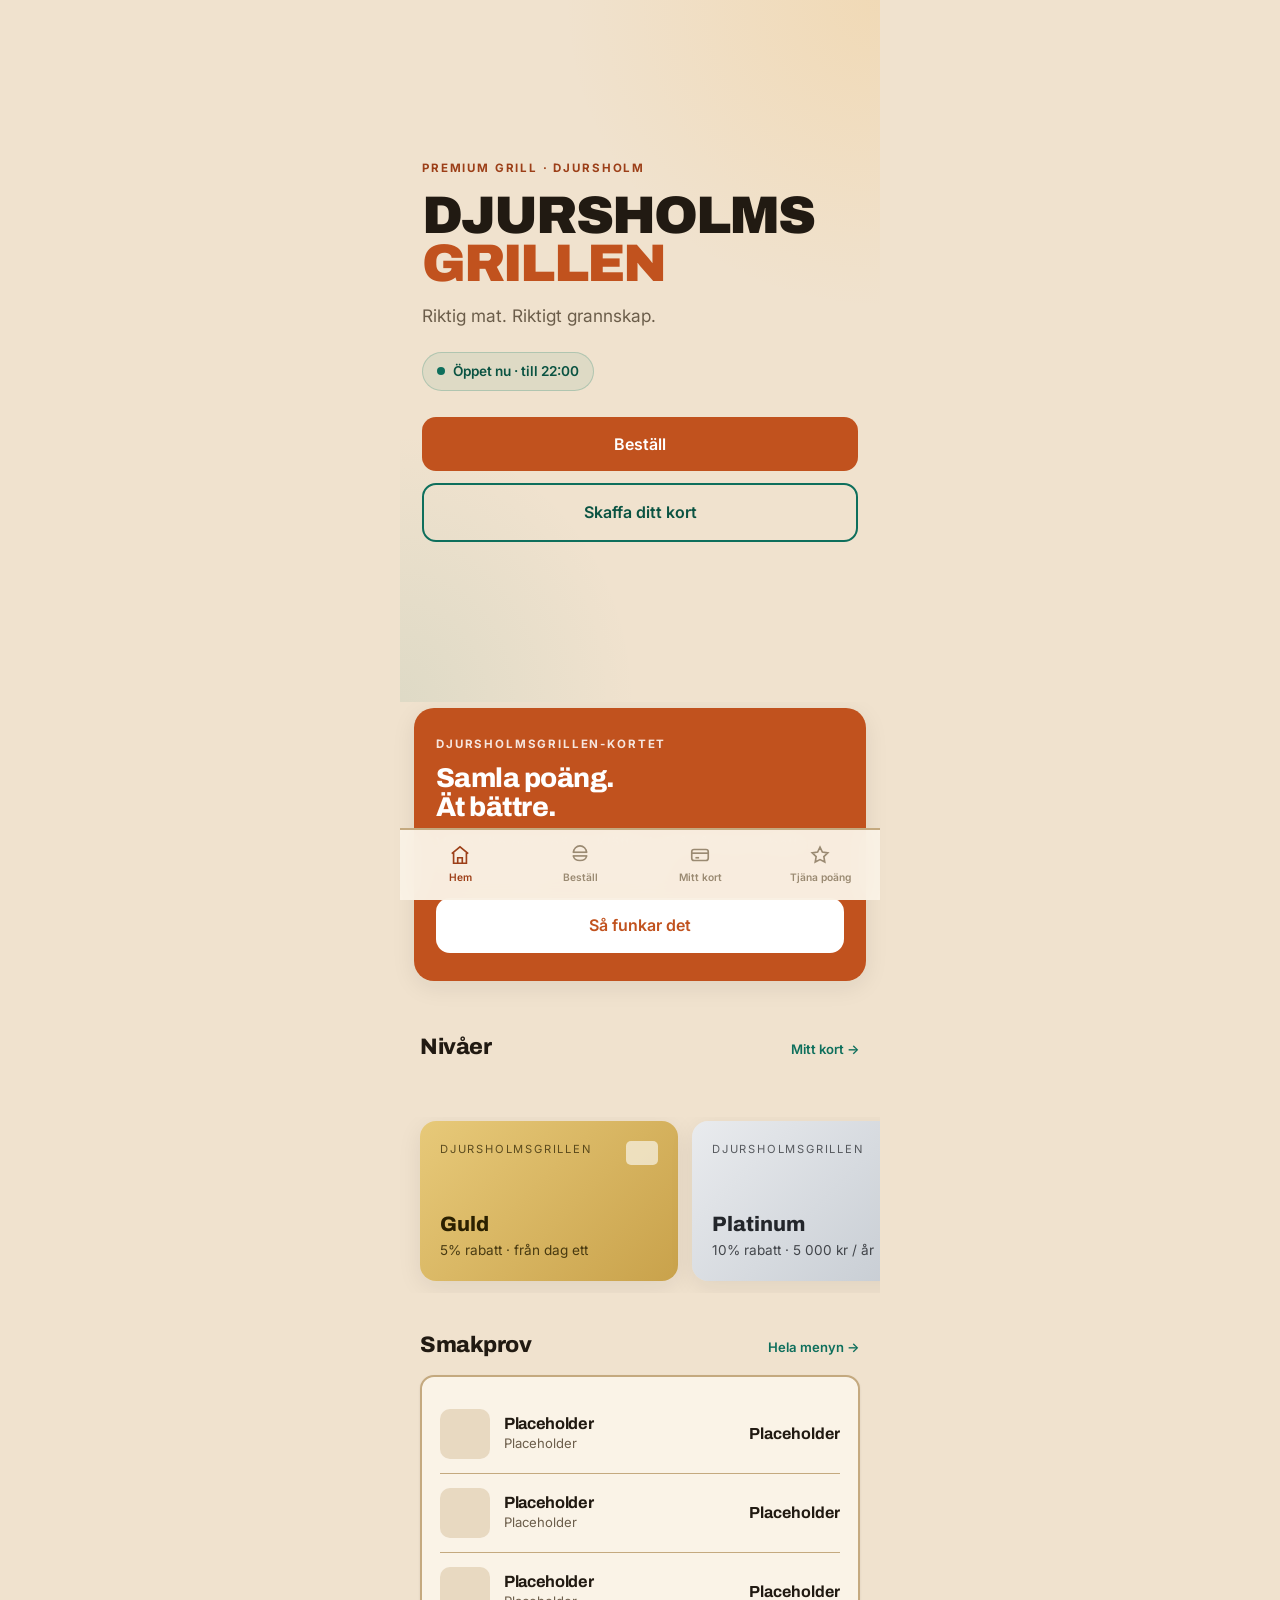
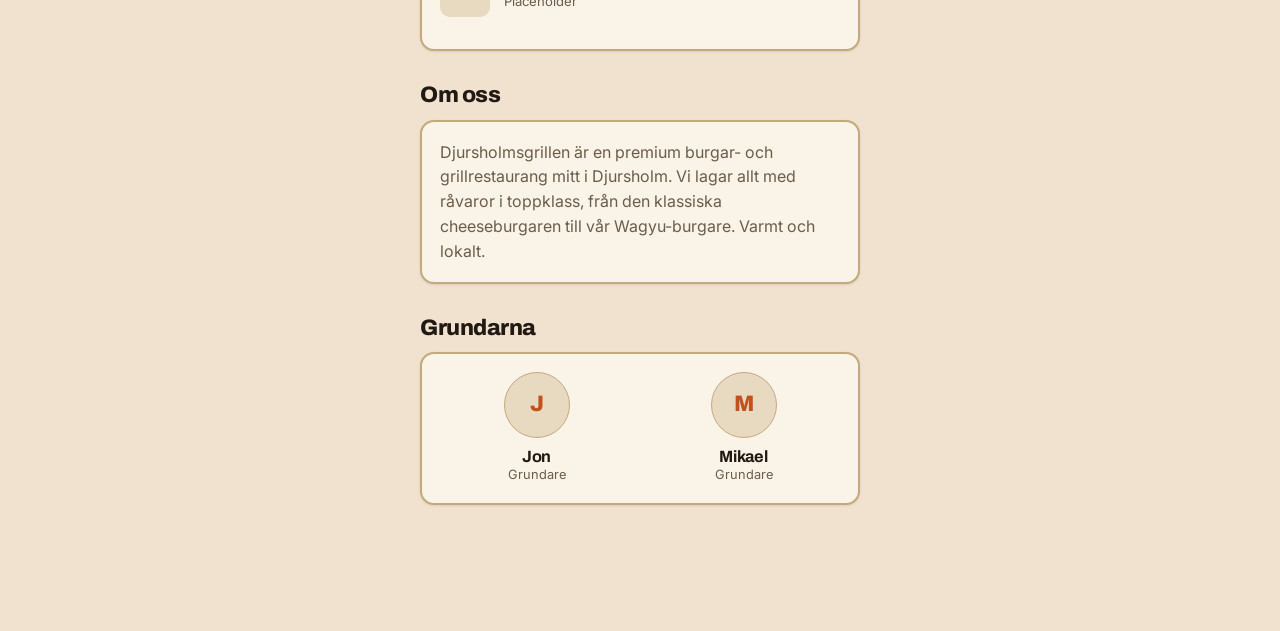
==== commit ef175ee3: "Warm theme: darker-orange brand, tan background (no white), stronger 2px borders throughout" ====
--- a/index.html
+++ b/index.html
@@ -3,7 +3,7 @@
 <head>
   <meta charset="UTF-8" />
   <meta name="viewport" content="width=device-width, initial-scale=1.0, viewport-fit=cover" />
-  <meta name="theme-color" content="#faf8f3" />
+  <meta name="theme-color" content="#f0e2ce" />
   <title>Djursholmsgrillen</title>
   <link rel="preconnect" href="https://fonts.googleapis.com" />
   <link rel="preconnect" href="https://fonts.gstatic.com" crossorigin />
--- a/css/styles.css
+++ b/css/styles.css
@@ -6,21 +6,23 @@
 @import url("https://fonts.googleapis.com/css2?family=Archivo:wght@600;700;800;900&family=Inter:wght@400;500;600;700&display=swap");
 
 :root {
-  /* Neutrals — light, warm */
-  --bg: #faf8f3;
-  --surface: #ffffff;
-  --surface-2: #f2efe8;
-  --ink: #1c1b1a;
-  --muted: #726c64;
-  --dim: #a49d92;
-  --border: #ebe6dd;
-
-  /* Bright accents */
-  --coral: #ef4e28;        /* primary */
-  --coral-dark: #d13e1c;
-  --teal: #0f7b67;         /* secondary */
-  --teal-dark: #0b5f50;
-  --yellow: #f5a623;       /* highlight */
+  /* Neutrals — warm, no white */
+  --bg: #f0e2ce;           /* warm tan background */
+  --surface: #faf3e7;      /* warm cream cards (not white) */
+  --surface-2: #e8d9c1;    /* inputs / thumbs */
+  --ink: #211a12;          /* warm near-black */
+  --muted: #6b5d4a;        /* warm muted, clear */
+  --dim: #9a8a72;          /* nav inactive, still legible */
+  --border: #c4a97f;       /* strong warm border */
+  --border-w: 2px;
+
+  /* Brand — darker orange */
+  --coral: #c1521e;        /* primary fill (buttons) */
+  --coral-dark: #a3431a;   /* hover */
+  --coral-text: #9c3f18;   /* orange used as TEXT on warm bg */
+  --teal: #0e6f5c;         /* points / success */
+  --teal-dark: #0a5342;
+  --yellow: #cf8712;       /* highlight, tuned for warm bg */
   --sky: #2f7fd4;
 
   /* Tier colours */
@@ -76,8 +78,8 @@
   font-family: var(--body);
   text-transform: uppercase;
   letter-spacing: 0.16em;
-  font-size: 0.7rem;
-  color: var(--coral);
+  font-size: 0.72rem;
+  color: var(--coral-text);
   font-weight: 700;
 }
 
@@ -93,15 +95,15 @@
 .btn:active { transform: scale(0.98); }
 .btn-primary { background: var(--coral); color: #fff; }
 .btn-primary:hover { background: var(--coral-dark); }
-.btn-secondary { background: var(--surface); color: var(--ink); border: 1px solid var(--border); }
+.btn-secondary { background: var(--surface); color: var(--ink); border: var(--border-w) solid var(--border); }
 .btn-secondary:hover { background: var(--surface-2); }
-.btn-ghost { background: transparent; color: var(--teal); border: 1.5px solid var(--teal); }
-.btn-ghost:hover { background: rgba(15, 123, 103, 0.06); }
+.btn-ghost { background: transparent; color: var(--teal-dark); border: var(--border-w) solid var(--teal); }
+.btn-ghost:hover { background: rgba(14, 111, 92, 0.08); }
 
 /* ---------- Cards ---------- */
 .card {
   background: var(--surface);
-  border: 1px solid var(--border);
+  border: var(--border-w) solid var(--border);
   border-radius: var(--radius);
   padding: 18px;
   margin-bottom: 14px;
@@ -252,21 +254,21 @@
 .check-row:last-child { border-bottom: none; }
 .check-row .check-main { flex: 1; min-width: 0; }
 .check-row .pts { font-family: var(--display); font-weight: 700; color: var(--teal); font-size: 0.9rem; }
-.checkbox { width: 26px; height: 26px; border-radius: 7px; flex-shrink: 0; cursor: pointer; border: 1.5px solid var(--border); background: var(--surface); display: flex; align-items: center; justify-content: center; color: transparent; transition: all 0.12s var(--ease); }
+.checkbox { width: 26px; height: 26px; border-radius: 7px; flex-shrink: 0; cursor: pointer; border: var(--border-w) solid var(--border); background: var(--surface); display: flex; align-items: center; justify-content: center; color: transparent; transition: all 0.12s var(--ease); }
 .checkbox.done { background: var(--teal); border-color: var(--teal); color: #fff; }
 
 /* forms */
 .field { margin-bottom: 14px; }
 .field label { display: block; font-size: 0.8rem; color: var(--muted); margin-bottom: 6px; font-weight: 500; }
-.field input, .field select, .field textarea { width: 100%; padding: 13px 14px; border-radius: 11px; background: var(--surface); border: 1px solid var(--border); color: var(--ink); font-family: var(--body); font-size: 1rem; }
+.field input, .field select, .field textarea { width: 100%; padding: 13px 14px; border-radius: 11px; background: var(--surface); border: var(--border-w) solid var(--border); color: var(--ink); font-family: var(--body); font-size: 1rem; }
 .field input:focus, .field select:focus, .field textarea:focus { outline: none; border-color: var(--teal); box-shadow: 0 0 0 3px rgba(15, 123, 103, 0.12); }
 .field-row { display: flex; gap: 12px; }
 .field-row .field { flex: 1; }
 
 /* pills */
 .pill-group { display: flex; flex-wrap: wrap; gap: 8px; }
-.pill { padding: 10px 14px; border-radius: 999px; cursor: pointer; font-size: 0.9rem; background: var(--surface); border: 1px solid var(--border); color: var(--ink); }
-.pill.selected { border-color: var(--coral); color: var(--coral); background: rgba(239, 78, 40, 0.06); }
+.pill { padding: 10px 14px; border-radius: 999px; cursor: pointer; font-size: 0.9rem; background: var(--surface); border: var(--border-w) solid var(--border); color: var(--ink); }
+.pill.selected { border-color: var(--coral); color: var(--coral-text); background: rgba(193, 82, 30, 0.1); }
 
 /* notice */
 .notice { text-align: center; padding: 44px 20px; }
@@ -283,7 +285,7 @@
 
 /* stat grid */
 .stat-grid { display: flex; gap: 12px; }
-.stat-grid .stat { flex: 1; text-align: center; background: var(--surface); border: 1px solid var(--border); border-radius: 12px; padding: 16px 10px; box-shadow: var(--shadow-sm); }
+.stat-grid .stat { flex: 1; text-align: center; background: var(--surface); border: var(--border-w) solid var(--border); border-radius: 12px; padding: 16px 10px; box-shadow: var(--shadow-sm); }
 .stat .stat-num { font-family: var(--display); font-weight: 800; font-size: 1.4rem; color: var(--coral); }
 .stat .stat-label { font-size: 0.72rem; color: var(--muted); margin-top: 3px; }
 
@@ -308,14 +310,14 @@
 .bottom-nav {
   position: fixed; bottom: 0; left: 50%; transform: translateX(-50%);
   width: 100%; max-width: var(--max-width); height: var(--nav-height);
-  background: rgba(255, 255, 255, 0.94); backdrop-filter: blur(12px);
-  border-top: 1px solid var(--border);
+  background: rgba(250, 243, 231, 0.96); backdrop-filter: blur(12px);
+  border-top: var(--border-w) solid var(--border);
   display: flex; justify-content: space-around; align-items: center;
   padding-bottom: env(safe-area-inset-bottom, 0); z-index: 100;
 }
 .bottom-nav a { display: flex; flex-direction: column; align-items: center; gap: 4px; font-size: 0.64rem; font-weight: 600; color: var(--dim); flex: 1; padding: 8px 0; transition: color 0.15s var(--ease); }
 .bottom-nav a svg { width: 22px; height: 22px; stroke: currentColor; fill: none; stroke-width: 1.8; }
-.bottom-nav a.active { color: var(--coral); }
+.bottom-nav a.active { color: var(--coral-text); }
 
 /* ---------- Scroll reveal (subtle) ---------- */
 .reveal { opacity: 0; transform: translateY(14px); transition: opacity 0.45s var(--ease), transform 0.45s var(--ease); }
